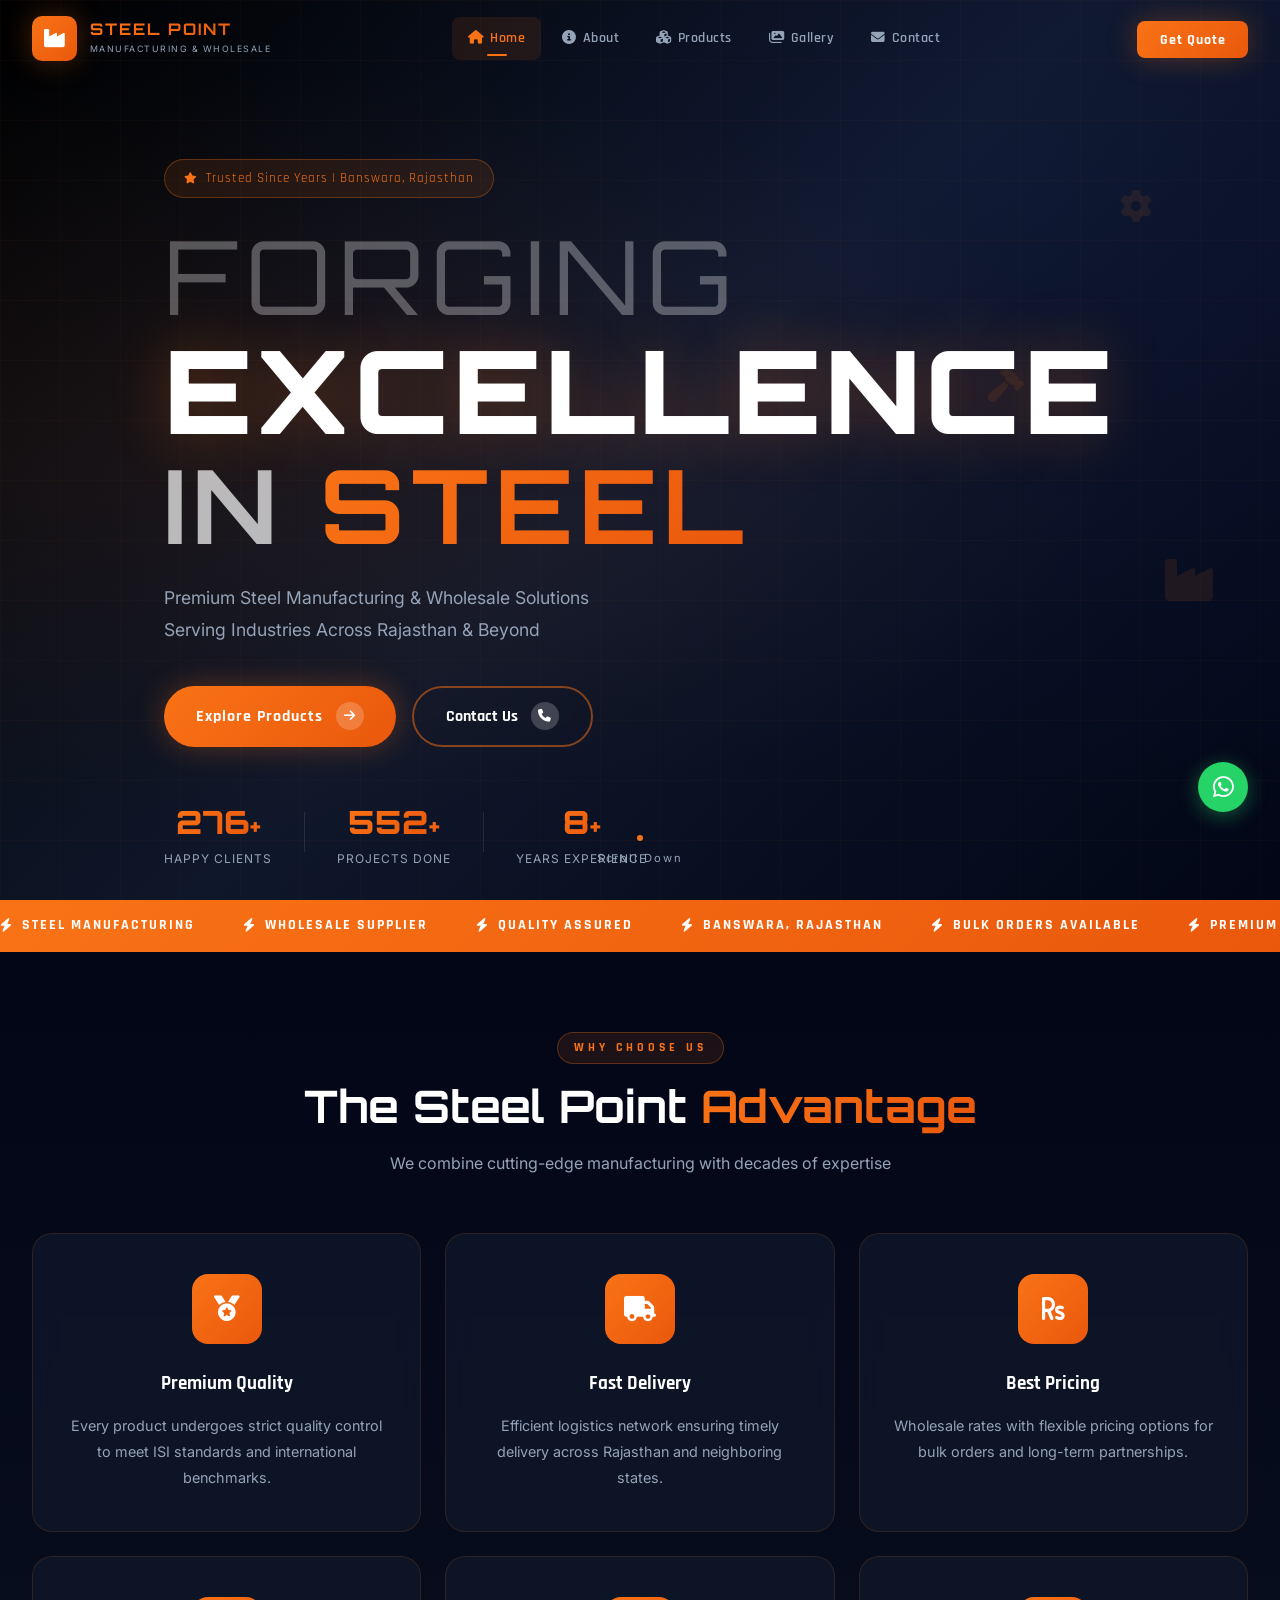
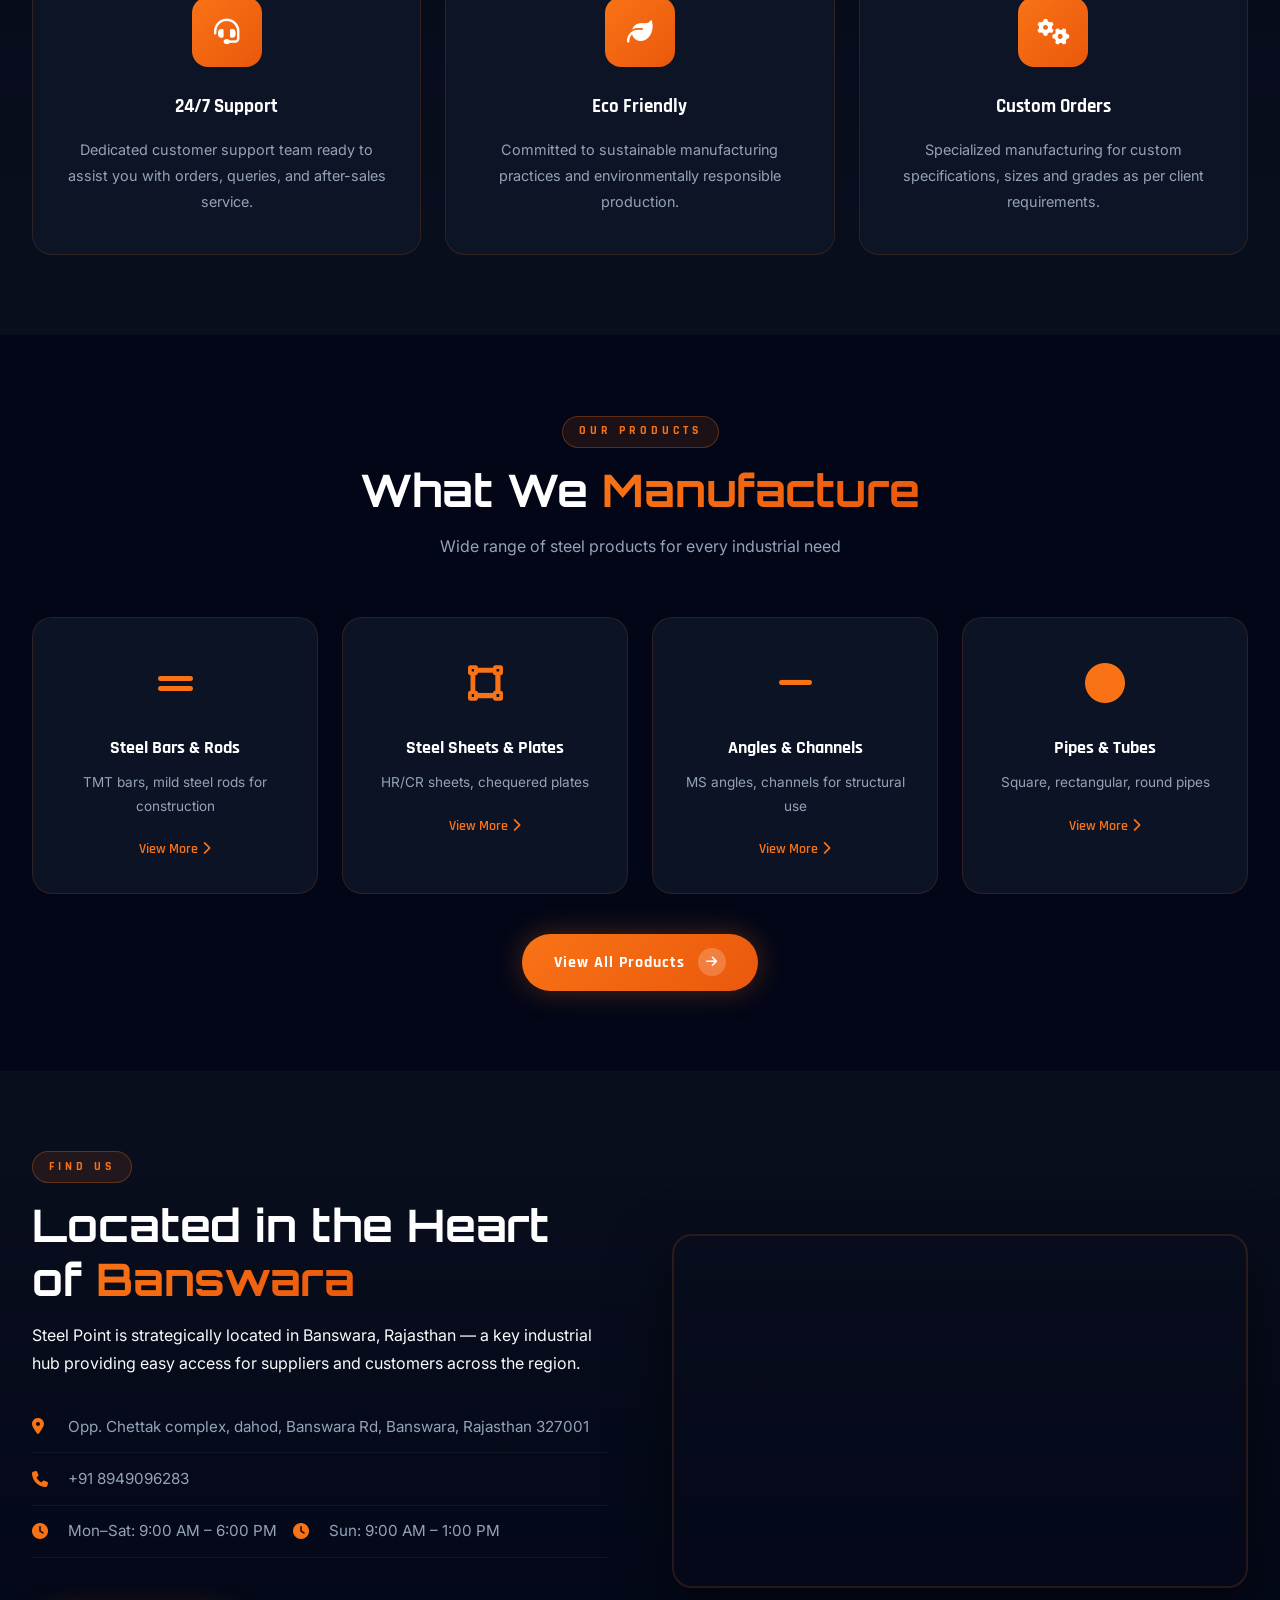
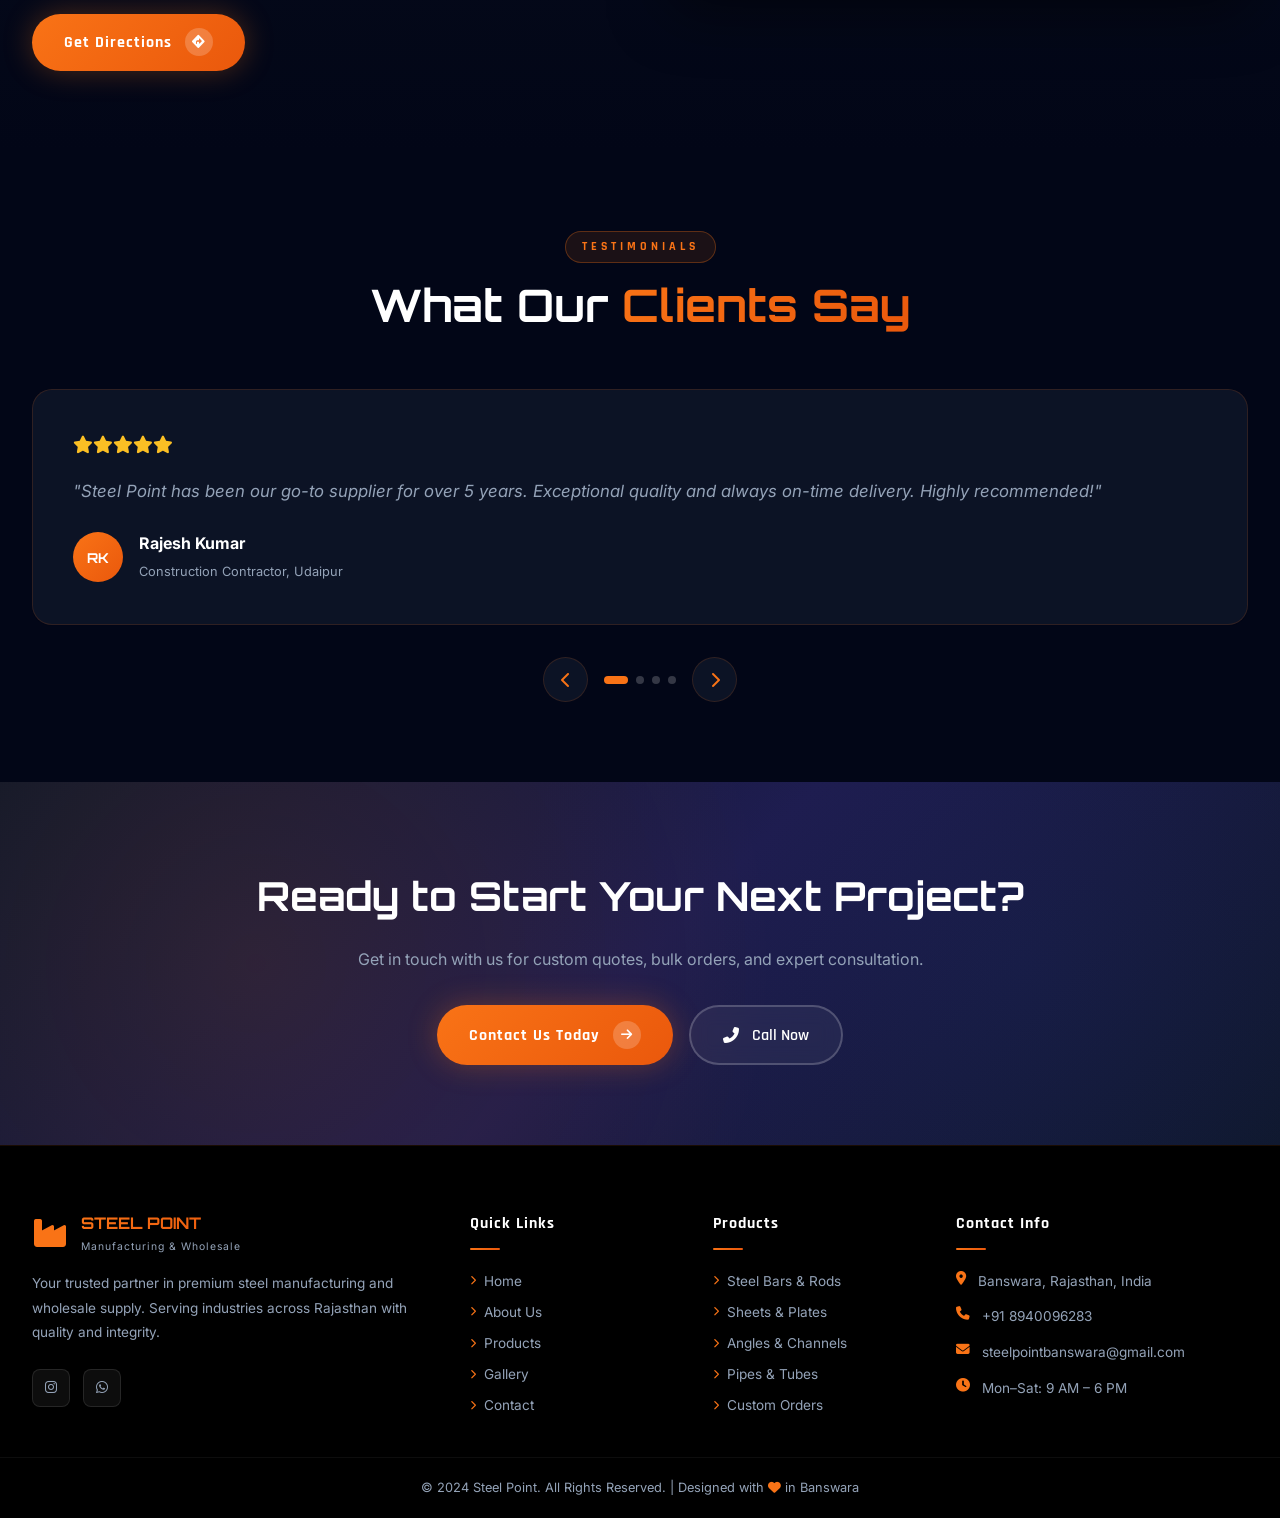
==== index.html @ a0d69bc1 "Add files via upload" ====
<!DOCTYPE html>
<html lang="en">
<head>
    <meta charset="UTF-8">
    <meta name="viewport" content="width=device-width, initial-scale=1.0">
    <title>Steel Point - Manufacturing & Wholesale | Banswara</title>
    <link rel="stylesheet" href="css/style.css">
    <link rel="stylesheet" href="css/animations.css">
    <link rel="preconnect" href="https://fonts.googleapis.com">
    <link href="https://fonts.googleapis.com/css2?family=Orbitron:wght@400;700;900&family=Rajdhani:wght@300;400;500;600;700&family=Inter:wght@300;400;500;600&display=swap" rel="stylesheet">
    <link rel="stylesheet" href="https://cdnjs.cloudflare.com/ajax/libs/font-awesome/6.5.0/css/all.min.css">
</head>
<body>
    <!-- Preloader -->
    <div id="preloader">
        <div class="preloader-content">
            <div class="steel-logo-anim">
                <span class="logo-s">S</span>
                <span class="logo-p">P</span>
            </div>
            <div class="preloader-bar">
                <div class="preloader-fill"></div>
            </div>
            <p class="preloader-text">STEEL POINT</p>
        </div>
    </div>

    <!-- Particle Background -->
    <div id="particles-bg"></div>

    <!-- Navigation -->
    <nav id="navbar">
        <div class="nav-container">
            <div class="nav-logo">
                <div class="logo-icon">
                    <i class="fas fa-industry"></i>
                </div>
                <div class="logo-text">
                    <span class="logo-main">STEEL POINT</span>
                    <span class="logo-sub">Manufacturing & Wholesale</span>
                </div>
            </div>
            <div class="nav-links" id="navLinks">
                <a href="index.html" class="nav-link active">
                    <span class="nav-icon"><i class="fas fa-home"></i></span>
                    <span>Home</span>
                </a>
                <a href="about.html" class="nav-link">
                    <span class="nav-icon"><i class="fas fa-info-circle"></i></span>
                    <span>About</span>
                </a>
                <a href="products.html" class="nav-link">
                    <span class="nav-icon"><i class="fas fa-cubes"></i></span>
                    <span>Products</span>
                </a>
                <a href="gallery.html" class="nav-link">
                    <span class="nav-icon"><i class="fas fa-images"></i></span>
                    <span>Gallery</span>
                </a>
                <a href="contact.html" class="nav-link">
                    <span class="nav-icon"><i class="fas fa-envelope"></i></span>
                    <span>Contact</span>
                </a>
            </div>
            <div class="nav-cta">
                <a href="contact.html" class="btn-nav-cta">Get Quote</a>
            </div>
            <div class="hamburger" id="hamburger">
                <span></span>
                <span></span>
                <span></span>
            </div>
        </div>
    </nav>

    <!-- Hero Section -->
    <section id="hero">
        <div class="hero-bg-overlay"></div>
        <div class="hero-grid"></div>
        <div class="hero-content">
            <div class="hero-badge" data-aos="fade-down">
                <i class="fas fa-star"></i>
                <span>Trusted Since Years | Banswara, Rajasthan</span>
            </div>
            <h1 class="hero-title" data-aos="fade-up">
                <span class="title-line-1">FORGING</span>
                <span class="title-line-2">EXCELLENCE</span>
                <span class="title-line-3">IN <span class="highlight-steel">STEEL</span></span>
            </h1>
            <p class="hero-subtitle" data-aos="fade-up" data-aos-delay="200">
                Premium Steel Manufacturing & Wholesale Solutions<br>
                Serving Industries Across Rajasthan & Beyond
            </p>
            <div class="hero-buttons" data-aos="fade-up" data-aos-delay="400">
                <a href="products.html" class="btn-primary">
                    <span class="btn-text">Explore Products</span>
                    <span class="btn-icon"><i class="fas fa-arrow-right"></i></span>
                    <div class="btn-shine"></div>
                </a>
                <a href="contact.html" class="btn-secondary">
                    <span class="btn-text">Contact Us</span>
                    <span class="btn-icon"><i class="fas fa-phone"></i></span>
                </a>
            </div>
            <div class="hero-stats" data-aos="fade-up" data-aos-delay="600">
                <div class="stat-item">
                    <span class="stat-num" data-count="500">0</span><span class="stat-plus">+</span>
                    <span class="stat-label">Happy Clients</span>
                </div>
                <div class="stat-divider"></div>
                <div class="stat-item">
                    <span class="stat-num" data-count="1000">0</span><span class="stat-plus">+</span>
                    <span class="stat-label">Projects Done</span>
                </div>
                <div class="stat-divider"></div>
                <div class="stat-item">
                    <span class="stat-num" data-count="15">0</span><span class="stat-plus">+</span>
                    <span class="stat-label">Years Experience</span>
                </div>
            </div>
        </div>
        <div class="hero-scroll-indicator">
            <div class="scroll-dot"></div>
            <span>Scroll Down</span>
        </div>
        <div class="hero-floating-elements">
            <div class="float-el el-1"><i class="fas fa-cog fa-spin"></i></div>
            <div class="float-el el-2"><i class="fas fa-industry"></i></div>
            <div class="float-el el-3"><i class="fas fa-hammer"></i></div>
        </div>
    </section>

    <!-- Marquee Section -->
    <div class="marquee-section">
        <div class="marquee-track">
            <span><i class="fas fa-bolt"></i> STEEL MANUFACTURING</span>
            <span><i class="fas fa-bolt"></i> WHOLESALE SUPPLIER</span>
            <span><i class="fas fa-bolt"></i> QUALITY ASSURED</span>
            <span><i class="fas fa-bolt"></i> BANSWARA, RAJASTHAN</span>
            <span><i class="fas fa-bolt"></i> BULK ORDERS AVAILABLE</span>
            <span><i class="fas fa-bolt"></i> PREMIUM GRADE STEEL</span>
            <span><i class="fas fa-bolt"></i> INDUSTRIAL SOLUTIONS</span>
            <span><i class="fas fa-bolt"></i> STEEL MANUFACTURING</span>
            <span><i class="fas fa-bolt"></i> WHOLESALE SUPPLIER</span>
            <span><i class="fas fa-bolt"></i> QUALITY ASSURED</span>
            <span><i class="fas fa-bolt"></i> BANSWARA, RAJASTHAN</span>
            <span><i class="fas fa-bolt"></i> BULK ORDERS AVAILABLE</span>
            <span><i class="fas fa-bolt"></i> PREMIUM GRADE STEEL</span>
            <span><i class="fas fa-bolt"></i> INDUSTRIAL SOLUTIONS</span>
        </div>
    </div>

    <!-- Features Section -->
    <section id="features">
        <div class="section-container">
            <div class="section-header" data-aos="fade-up">
                <span class="section-tag">WHY CHOOSE US</span>
                <h2 class="section-title">The Steel Point <span class="text-gradient">Advantage</span></h2>
                <p class="section-subtitle">We combine cutting-edge manufacturing with decades of expertise</p>
            </div>
            <div class="features-grid">
                <div class="feature-card" data-aos="fade-up" data-aos-delay="100">
                    <div class="feature-icon-wrap">
                        <div class="feature-icon"><i class="fas fa-medal"></i></div>
                        <div class="icon-glow"></div>
                    </div>
                    <h3>Premium Quality</h3>
                    <p>Every product undergoes strict quality control to meet ISI standards and international benchmarks.</p>
                    <div class="card-border-anim"></div>
                </div>
                <div class="feature-card" data-aos="fade-up" data-aos-delay="200">
                    <div class="feature-icon-wrap">
                        <div class="feature-icon"><i class="fas fa-truck"></i></div>
                        <div class="icon-glow"></div>
                    </div>
                    <h3>Fast Delivery</h3>
                    <p>Efficient logistics network ensuring timely delivery across Rajasthan and neighboring states.</p>
                    <div class="card-border-anim"></div>
                </div>
                <div class="feature-card" data-aos="fade-up" data-aos-delay="300">
                    <div class="feature-icon-wrap">
                        <div class="feature-icon"><i class="fas fa-rupee-sign"></i></div>
                        <div class="icon-glow"></div>
                    </div>
                    <h3>Best Pricing</h3>
                    <p>Wholesale rates with flexible pricing options for bulk orders and long-term partnerships.</p>
                    <div class="card-border-anim"></div>
                </div>
                <div class="feature-card" data-aos="fade-up" data-aos-delay="400">
                    <div class="feature-icon-wrap">
                        <div class="feature-icon"><i class="fas fa-headset"></i></div>
                        <div class="icon-glow"></div>
                    </div>
                    <h3>24/7 Support</h3>
                    <p>Dedicated customer support team ready to assist you with orders, queries, and after-sales service.</p>
                    <div class="card-border-anim"></div>
                </div>
                <div class="feature-card" data-aos="fade-up" data-aos-delay="500">
                    <div class="feature-icon-wrap">
                        <div class="feature-icon"><i class="fas fa-leaf"></i></div>
                        <div class="icon-glow"></div>
                    </div>
                    <h3>Eco Friendly</h3>
                    <p>Committed to sustainable manufacturing practices and environmentally responsible production.</p>
                    <div class="card-border-anim"></div>
                </div>
                <div class="feature-card" data-aos="fade-up" data-aos-delay="600">
                    <div class="feature-icon-wrap">
                        <div class="feature-icon"><i class="fas fa-cogs"></i></div>
                        <div class="icon-glow"></div>
                    </div>
                    <h3>Custom Orders</h3>
                    <p>Specialized manufacturing for custom specifications, sizes and grades as per client requirements.</p>
                    <div class="card-border-anim"></div>
                </div>
            </div>
        </div>
    </section>

    <!-- Products Preview -->
    <section id="products-preview">
        <div class="section-container">
            <div class="section-header" data-aos="fade-up">
                <span class="section-tag">OUR PRODUCTS</span>
                <h2 class="section-title">What We <span class="text-gradient">Manufacture</span></h2>
                <p class="section-subtitle">Wide range of steel products for every industrial need</p>
            </div>
            <div class="products-preview-grid">
                <div class="product-preview-card" data-aos="zoom-in" data-aos-delay="100">
                    <div class="product-icon"><i class="fas fa-grip-lines"></i></div>
                    <h3>Steel Bars & Rods</h3>
                    <p>TMT bars, mild steel rods for construction</p>
                    <a href="products.html" class="product-link">View More <i class="fas fa-chevron-right"></i></a>
                </div>
                <div class="product-preview-card" data-aos="zoom-in" data-aos-delay="200">
                    <div class="product-icon"><i class="fas fa-vector-square"></i></div>
                    <h3>Steel Sheets & Plates</h3>
                    <p>HR/CR sheets, chequered plates</p>
                    <a href="products.html" class="product-link">View More <i class="fas fa-chevron-right"></i></a>
                </div>
                <div class="product-preview-card" data-aos="zoom-in" data-aos-delay="300">
                    <div class="product-icon"><i class="fas fa-minus"></i></div>
                    <h3>Angles & Channels</h3>
                    <p>MS angles, channels for structural use</p>
                    <a href="products.html" class="product-link">View More <i class="fas fa-chevron-right"></i></a>
                </div>
                <div class="product-preview-card" data-aos="zoom-in" data-aos-delay="400">
                    <div class="product-icon"><i class="fas fa-circle"></i></div>
                    <h3>Pipes & Tubes</h3>
                    <p>Square, rectangular, round pipes</p>
                    <a href="products.html" class="product-link">View More <i class="fas fa-chevron-right"></i></a>
                </div>
            </div>
            <div class="view-all-wrap" data-aos="fade-up">
                <a href="products.html" class="btn-primary">
                    <span class="btn-text">View All Products</span>
                    <span class="btn-icon"><i class="fas fa-arrow-right"></i></span>
                    <div class="btn-shine"></div>
                </a>
            </div>
        </div>
    </section>

    <!-- Location Section -->
    <section id="location-preview">
        <div class="section-container">
            <div class="location-content">
                <div class="location-text" data-aos="fade-right">
                    <span class="section-tag">FIND US</span>
                    <h2 class="section-title">Located in the Heart of <span class="text-gradient">Banswara</span></h2>
                    <p>Steel Point is strategically located in Banswara, Rajasthan — a key industrial hub providing easy access for suppliers and customers across the region.</p>
                    <div class="location-details">
                        <div class="loc-item">
                            <i class="fas fa-map-marker-alt"></i>
                            <span>Opp. Chettak complex, dahod, Banswara Rd, Banswara, Rajasthan 327001</span>
                        </div>
                        <div class="loc-item">
                            <i class="fas fa-phone"></i>
                            <span>+91 8949096283</span>
                        </div>
                        <div class="loc-item">
                            <i class="fas fa-clock"></i>
                            <span>Mon–Sat: 9:00 AM – 6:00 PM</span>
                            <i class="fas fa-clock"></i>
                            <span>Sun: 9:00 AM – 1:00 PM</span>
                        </div>

                    </div>
                    <a href="https://www.google.com/maps/place/Steel+point,/@23.5422988,74.4347891,17z/data=!3m1!4b1!4m14!1m7!3m6!1s0x3966c5625c5f0d7b:0xd11d4ba3e30ea627!2sSteel+point,!8m2!3d23.5422939!4d74.437364!16s%2Fg%2F11c54_blxh!3m5!1s0x3966c5625c5f0d7b:0xd11d4ba3e30ea627!8m2!3d23.5422939!4d74.437364!16s%2Fg%2F11c54_blxh?authuser=0&entry=ttu&g_ep=EgoyMDI2MDQxNC4wIKXMDSoASAFQAw%3D%3D" class="btn-primary" style="margin-top:2rem;">
                        <span class="btn-text">Get Directions</span>
                        <span class="btn-icon"><i class="fas fa-directions"></i></span>
                        <div class="btn-shine"></div>
                    </a>
                </div>
                <div class="location-map" data-aos="fade-left">
                    <div class="map-container">
                        <iframe
                            src="https://www.google.com/maps?q=Steel+point,+Banswara,+Rajasthan&output=embed"
                            width="100%" height="350" style="border:0;" allowfullscreen="" loading="lazy"
                            referrerpolicy="no-referrer-when-downgrade">
                        </iframe>
                    </div>
                </div>
            </div>
        </div>
    </section>

    <!-- Testimonials -->
    <section id="testimonials">
        <div class="section-container">
            <div class="section-header" data-aos="fade-up">
                <span class="section-tag">TESTIMONIALS</span>
                <h2 class="section-title">What Our <span class="text-gradient">Clients Say</span></h2>
            </div>
            <div class="testimonials-slider" data-aos="fade-up">
                <div class="testimonial-track" id="testTrack">
                    <div class="testimonial-card">
                        <div class="stars"><i class="fas fa-star"></i><i class="fas fa-star"></i><i class="fas fa-star"></i><i class="fas fa-star"></i><i class="fas fa-star"></i></div>
                        <p>"Steel Point has been our go-to supplier for over 5 years. Exceptional quality and always on-time delivery. Highly recommended!"</p>
                        <div class="client-info">
                            <div class="client-avatar">RK</div>
                            <div>
                                <strong>Rajesh Kumar</strong>
                                <span>Construction Contractor, Udaipur</span>
                            </div>
                        </div>
                    </div>
                    <div class="testimonial-card">
                        <div class="stars"><i class="fas fa-star"></i><i class="fas fa-star"></i><i class="fas fa-star"></i><i class="fas fa-star"></i><i class="fas fa-star"></i></div>
                        <p>"Best wholesale steel supplier in the region. Their bulk pricing is unbeatable and the product quality is consistently excellent."</p>
                        <div class="client-info">
                            <div class="client-avatar">MS</div>
                            <div>
                                <strong>Mahesh Sharma</strong>
                                <span>Factory Owner, Dungarpur</span>
                            </div>
                        </div>
                    </div>
                    <div class="testimonial-card">
                        <div class="stars"><i class="fas fa-star"></i><i class="fas fa-star"></i><i class="fas fa-star"></i><i class="fas fa-star"></i><i class="fas fa-star-half-alt"></i></div>
                        <p>"Professional team, transparent pricing, and top-grade materials. Steel Point has helped us complete projects faster and within budget."</p>
                        <div class="client-info">
                            <div class="client-avatar">PV</div>
                            <div>
                                <strong>Priya Verma</strong>
                                <span>Civil Engineer, Banswara</span>
                            </div>
                        </div>
                    </div>
                    <div class="testimonial-card">
                        <div class="stars"><i class="fas fa-star"></i><i class="fas fa-star"></i><i class="fas fa-star"></i><i class="fas fa-star"></i><i class="fas fa-star"></i></div>
                        <p>"We've been sourcing all our steel requirements from Steel Point. Their customer service and product range is truly outstanding."</p>
                        <div class="client-info">
                            <div class="client-avatar">AT</div>
                            <div>
                                <strong>Amit Tiwari</strong>
                                <span>Builder, Ratlam</span>
                            </div>
                        </div>
                    </div>
                </div>
                <div class="slider-controls">
                    <button class="slider-btn prev-btn" id="prevTest"><i class="fas fa-chevron-left"></i></button>
                    <div class="slider-dots" id="testDots"></div>
                    <button class="slider-btn next-btn" id="nextTest"><i class="fas fa-chevron-right"></i></button>
                </div>
            </div>
        </div>
    </section>

    <!-- CTA Section -->
    <section id="cta-section">
        <div class="cta-bg-pattern"></div>
        <div class="section-container">
            <div class="cta-content" data-aos="zoom-in">
                <h2>Ready to Start Your Next Project?</h2>
                <p>Get in touch with us for custom quotes, bulk orders, and expert consultation.</p>
                <div class="cta-buttons">
                    <a href="contact.html" class="btn-primary">
                        <span class="btn-text">Contact Us Today</span>
                        <span class="btn-icon"><i class="fas fa-arrow-right"></i></span>
                        <div class="btn-shine"></div>
                    </a>
                    <a href="tel:+918940096283" class="btn-ghost">
                        <i class="fas fa-phone-alt"></i>
                        <span>Call Now</span>
                    </a>
                </div>
            </div>
        </div>
    </section>

    <!-- Footer -->
    <footer id="footer">
        <div class="footer-top">
            <div class="footer-container">
                <div class="footer-brand">
                    <div class="footer-logo">
                        <i class="fas fa-industry"></i>
                        <div>
                            <span class="footer-logo-name">STEEL POINT</span>
                            <span class="footer-logo-sub">Manufacturing & Wholesale</span>
                        </div>
                    </div>
                    <p class="footer-desc">Your trusted partner in premium steel manufacturing and wholesale supply. Serving industries across Rajasthan with quality and integrity.</p>
                    <div class="footer-socials">
                        <!-- <a href="#" class="social-btn"><i class="fab fa-facebook-f"></i></a> -->
                        <a href="https://www.instagram.com/steel_point.banswara?igsh=MWlycHJwcHlqMzdpeQ==" class="social-btn"><i class="fab fa-instagram"></i></a>
                        <a href="https://wa.me/919828180990" class="social-btn"><i class="fab fa-whatsapp"></i></a>
                        <!-- <a href="#" class="social-btn"><i class="fab fa-youtube"></i></a> -->
                    </div>
                </div>
                <div class="footer-links-col">
                    <h4>Quick Links</h4>
                    <ul>
                        <li><a href="index.html"><i class="fas fa-chevron-right"></i> Home</a></li>
                        <li><a href="about.html"><i class="fas fa-chevron-right"></i> About Us</a></li>
                        <li><a href="products.html"><i class="fas fa-chevron-right"></i> Products</a></li>
                        <li><a href="gallery.html"><i class="fas fa-chevron-right"></i> Gallery</a></li>
                        <li><a href="contact.html"><i class="fas fa-chevron-right"></i> Contact</a></li>
                    </ul>
                </div>
                <div class="footer-links-col">
                    <h4>Products</h4>
                    <ul>
                        <li><a href="products.html"><i class="fas fa-chevron-right"></i> Steel Bars & Rods</a></li>
                        <li><a href="products.html"><i class="fas fa-chevron-right"></i> Sheets & Plates</a></li>
                        <li><a href="products.html"><i class="fas fa-chevron-right"></i> Angles & Channels</a></li>
                        <li><a href="products.html"><i class="fas fa-chevron-right"></i> Pipes & Tubes</a></li>
                        <li><a href="products.html"><i class="fas fa-chevron-right"></i> Custom Orders</a></li>
                    </ul>
                </div>
                <div class="footer-contact-col">
                    <h4>Contact Info</h4>
                    <div class="footer-contact-item">
                        <i class="fas fa-map-marker-alt"></i>
                        <span>Banswara, Rajasthan, India</span>
                    </div>
                    <div class="footer-contact-item">
                        <i class="fas fa-phone"></i>
                        <span>+91 8940096283</span>
                    </div>
                    <div class="footer-contact-item">
                        <i class="fas fa-envelope"></i>
                        <span>steelpointbanswara@gmail.com</span>
                    </div>
                    <div class="footer-contact-item">
                        <i class="fas fa-clock"></i>
                        <span>Mon–Sat: 9 AM – 6 PM</span>
                    </div>
                </div>
            </div>
        </div>
        <div class="footer-bottom">
            <p>© 2024 Steel Point. All Rights Reserved. | Designed with <i class="fas fa-heart" style="color:#f97316"></i> in Banswara</p>
        </div>
    </footer>

    <!-- Back to Top -->
    <button id="backToTop" class="back-to-top">
        <i class="fas fa-chevron-up"></i>
    </button>

    <!-- WhatsApp Float -->
    <a href="https://wa.me/919828180990" class="whatsapp-float" target="_blank">
        <i class="fab fa-whatsapp"></i>
        <span class="whatsapp-tooltip">Chat on WhatsApp</span>
    </a>

    <script src="js/main.js"></script>
    <script src="js/animations.js"></script>
</body>
</html>
---- css/style.css ----
/* =========================================
   STEEL POINT - MAIN STYLESHEET
   ========================================= */

:root {
  --primary: #f97316;
  --primary-dark: #ea580c;
  --primary-light: #fed7aa;
  --secondary: #0f172a;
  --dark: #020617;
  --darker: #000000;
  --light: #f8fafc;
  --gray: #94a3b8;
  --gray-light: #e2e8f0;
  --steel-blue: #1e40af;
  --steel-silver: #94a3b8;
  --gradient: linear-gradient(135deg, #f97316, #ea580c);
  --gradient-dark: linear-gradient(135deg, #0f172a, #020617);
  --gradient-glow: linear-gradient(135deg, #f97316 0%, #fb923c 50%, #f97316 100%);
  --card-bg: rgba(15, 23, 42, 0.8);
  --card-border: rgba(249, 115, 22, 0.15);
  --glass: rgba(255, 255, 255, 0.05);
  --glass-border: rgba(255, 255, 255, 0.1);
  --shadow: 0 20px 60px rgba(0, 0, 0, 0.5);
  --shadow-orange: 0 0 30px rgba(249, 115, 22, 0.3);
  --font-heading: 'Orbitron', sans-serif;
  --font-body: 'Rajdhani', sans-serif;
  --font-text: 'Inter', sans-serif;
  --transition: all 0.3s cubic-bezier(0.4, 0, 0.2, 1);
  --border-radius: 12px;
  --border-radius-lg: 20px;
}

/* RESET */
*, *::before, *::after { box-sizing: border-box; margin: 0; padding: 0; }
html { scroll-behavior: smooth; font-size: 16px; }
body {
  font-family: var(--font-text);
  background-color: var(--dark);
  color: var(--light);
  overflow-x: hidden;
  line-height: 1.7;
}
a { text-decoration: none; color: inherit; }
ul { list-style: none; }
img { max-width: 100%; display: block; }
button { cursor: pointer; border: none; background: none; font-family: inherit; }
input, select, textarea { font-family: inherit; }

/* =========================================
   SCROLLBAR
   ========================================= */
::-webkit-scrollbar { width: 6px; }
::-webkit-scrollbar-track { background: var(--dark); }
::-webkit-scrollbar-thumb { background: var(--primary); border-radius: 3px; }

/* =========================================
   PRELOADER
   ========================================= */
#preloader {
  position: fixed; inset: 0;
  background: var(--darker);
  display: flex; align-items: center; justify-content: center;
  z-index: 9999;
  transition: opacity 0.6s ease, visibility 0.6s ease;
}
#preloader.fade-out { opacity: 0; visibility: hidden; }
.preloader-content { text-align: center; }
.steel-logo-anim {
  display: flex; gap: 4px; justify-content: center;
  margin-bottom: 20px;
}
.logo-s, .logo-p {
  font-family: var(--font-heading);
  font-size: 4rem; font-weight: 900;
  background: var(--gradient);
  -webkit-background-clip: text; -webkit-text-fill-color: transparent;
  animation: logoPopIn 0.6s ease forwards;
}
.logo-p { animation-delay: 0.3s; opacity: 0; }
@keyframes logoPopIn {
  from { opacity: 0; transform: scale(0) rotate(-180deg); }
  to { opacity: 1; transform: scale(1) rotate(0); }
}
.preloader-bar {
  width: 200px; height: 4px;
  background: rgba(255,255,255,0.1);
  border-radius: 2px; margin: 10px auto;
  overflow: hidden;
}
.preloader-fill {
  height: 100%; width: 0;
  background: var(--gradient);
  border-radius: 2px;
  animation: fillBar 1.5s ease forwards 0.5s;
}
@keyframes fillBar { to { width: 100%; } }
.preloader-text {
  font-family: var(--font-heading);
  font-size: 0.8rem; letter-spacing: 6px;
  color: var(--primary);
  margin-top: 10px;
  animation: fadeIn 1s ease 0.5s forwards; opacity: 0;
}
@keyframes fadeIn { to { opacity: 1; } }

/* =========================================
   PARTICLES BG
   ========================================= */
#particles-bg {
  position: fixed; inset: 0;
  pointer-events: none; z-index: 0;
  overflow: hidden;
}

/* =========================================
   NAVBAR
   ========================================= */
#navbar {
  position: fixed; top: 0; left: 0; right: 0;
  z-index: 1000;
  padding: 1rem 0;
  transition: var(--transition);
  background: transparent;
}
#navbar.scrolled {
  background: rgba(2, 6, 23, 0.95);
  backdrop-filter: blur(20px);
  -webkit-backdrop-filter: blur(20px);
  border-bottom: 1px solid var(--card-border);
  padding: 0.7rem 0;
  box-shadow: 0 4px 30px rgba(0,0,0,0.5);
}
.nav-container {
  max-width: 1400px; margin: 0 auto;
  padding: 0 2rem;
  display: flex; align-items: center; justify-content: space-between;
  gap: 2rem;
}
.nav-logo { display: flex; align-items: center; gap: 0.8rem; }
.logo-icon {
  width: 45px; height: 45px;
  background: var(--gradient);
  border-radius: 10px;
  display: flex; align-items: center; justify-content: center;
  font-size: 1.3rem; color: white;
  box-shadow: var(--shadow-orange);
  flex-shrink: 0;
}
.logo-main {
  display: block;
  font-family: var(--font-heading);
  font-size: 1rem; font-weight: 700;
  letter-spacing: 2px;
  background: var(--gradient);
  -webkit-background-clip: text; -webkit-text-fill-color: transparent;
  line-height: 1.2;
}
.logo-sub {
  display: block;
  font-size: 0.55rem; letter-spacing: 1.5px;
  color: var(--gray); text-transform: uppercase;
  margin-top: 2px;
}
.nav-links { display: flex; align-items: center; gap: 0.3rem; }
.nav-link {
  display: flex; align-items: center; gap: 0.4rem;
  padding: 0.6rem 1rem;
  border-radius: 8px;
  font-family: var(--font-body);
  font-size: 0.9rem; font-weight: 600;
  letter-spacing: 0.5px;
  color: var(--gray);
  transition: var(--transition);
  position: relative;
}
.nav-link:hover, .nav-link.active {
  color: var(--primary);
  background: rgba(249, 115, 22, 0.1);
}
.nav-link.active::after {
  content: '';
  position: absolute; bottom: 4px; left: 50%; transform: translateX(-50%);
  width: 20px; height: 2px;
  background: var(--primary); border-radius: 1px;
}
.nav-icon { font-size: 0.85rem; }
.btn-nav-cta {
  padding: 0.6rem 1.4rem;
  background: var(--gradient);
  color: white;
  border-radius: 8px;
  font-family: var(--font-body);
  font-weight: 700; font-size: 0.9rem;
  letter-spacing: 1px;
  transition: var(--transition);
  box-shadow: var(--shadow-orange);
  white-space: nowrap;
}
.btn-nav-cta:hover {
  transform: translateY(-2px);
  box-shadow: 0 8px 25px rgba(249, 115, 22, 0.5);
}
.hamburger {
  display: none; flex-direction: column; gap: 5px;
  cursor: pointer; padding: 5px;
}
.hamburger span {
  display: block; width: 25px; height: 2px;
  background: var(--primary);
  border-radius: 1px;
  transition: var(--transition);
}
.hamburger.active span:nth-child(1) { transform: rotate(45deg) translate(5px, 5px); }
.hamburger.active span:nth-child(2) { opacity: 0; transform: translateX(-10px); }
.hamburger.active span:nth-child(3) { transform: rotate(-45deg) translate(5px, -5px); }

/* =========================================
   BUTTONS
   ========================================= */
.btn-primary {
  display: inline-flex; align-items: center; gap: 0.8rem;
  padding: 0.9rem 2rem;
  background: var(--gradient);
  color: white;
  border-radius: 50px;
  font-family: var(--font-body);
  font-weight: 700; font-size: 1rem;
  letter-spacing: 1px;
  transition: var(--transition);
  box-shadow: var(--shadow-orange);
  position: relative; overflow: hidden;
  border: none; cursor: pointer;
}
.btn-primary:hover {
  transform: translateY(-3px);
  box-shadow: 0 15px 40px rgba(249, 115, 22, 0.5);
}
.btn-primary:active { transform: translateY(-1px); }
.btn-text { position: relative; z-index: 1; }
.btn-icon {
  width: 28px; height: 28px;
  background: rgba(255,255,255,0.2);
  border-radius: 50%;
  display: flex; align-items: center; justify-content: center;
  font-size: 0.8rem;
  position: relative; z-index: 1;
  transition: var(--transition);
}
.btn-primary:hover .btn-icon { transform: translateX(4px); }
.btn-shine {
  position: absolute; top: 0; left: -100%;
  width: 60%; height: 100%;
  background: linear-gradient(90deg, transparent, rgba(255,255,255,0.2), transparent);
  transform: skewX(-20deg);
  transition: 0.6s;
}
.btn-primary:hover .btn-shine { left: 150%; }

.btn-secondary {
  display: inline-flex; align-items: center; gap: 0.8rem;
  padding: 0.9rem 2rem;
  background: transparent;
  color: white;
  border: 2px solid rgba(249, 115, 22, 0.5);
  border-radius: 50px;
  font-family: var(--font-body);
  font-weight: 700; font-size: 1rem;
  transition: var(--transition);
  backdrop-filter: blur(10px);
}
.btn-secondary:hover {
  background: rgba(249, 115, 22, 0.1);
  border-color: var(--primary);
  transform: translateY(-3px);
}

.btn-ghost {
  display: inline-flex; align-items: center; gap: 0.8rem;
  padding: 0.9rem 2rem;
  background: rgba(255,255,255,0.05);
  color: white;
  border: 2px solid rgba(255,255,255,0.2);
  border-radius: 50px;
  font-family: var(--font-body);
  font-weight: 600; font-size: 1rem;
  transition: var(--transition);
  backdrop-filter: blur(10px);
}
.btn-ghost:hover {
  background: rgba(255,255,255,0.1);
  border-color: rgba(255,255,255,0.4);
  transform: translateY(-2px);
}

/* =========================================
   HERO SECTION
   ========================================= */
#hero {
  min-height: 100vh;
  display: flex; align-items: center;
  position: relative; overflow: hidden;
  background: linear-gradient(135deg, #000000 0%, #0f172a 50%, #020617 100%);
}
.hero-bg-overlay {
  position: absolute; inset: 0;
  background:
    radial-gradient(ellipse at 20% 50%, rgba(249, 115, 22, 0.08) 0%, transparent 60%),
    radial-gradient(ellipse at 80% 20%, rgba(30, 64, 175, 0.08) 0%, transparent 60%);
}
.hero-grid {
  position: absolute; inset: 0;
  background-image:
    linear-gradient(rgba(249, 115, 22, 0.03) 1px, transparent 1px),
    linear-gradient(90deg, rgba(249, 115, 22, 0.03) 1px, transparent 1px);
  background-size: 60px 60px;
  animation: gridMove 20s linear infinite;
}
@keyframes gridMove {
  to { background-position: 60px 60px; }
}
.hero-content {
  position: relative; z-index: 2;
  max-width: 1400px; margin: 0 auto;
  padding: 0 2rem;
  padding-top: 8rem;
}
.hero-badge {
  display: inline-flex; align-items: center; gap: 0.5rem;
  padding: 0.5rem 1.2rem;
  background: rgba(249, 115, 22, 0.1);
  border: 1px solid rgba(249, 115, 22, 0.3);
  border-radius: 50px;
  font-size: 0.8rem; letter-spacing: 1px;
  color: var(--primary);
  margin-bottom: 1.5rem;
  font-family: var(--font-body);
}
.hero-badge i { font-size: 0.7rem; animation: blink 2s infinite; }
@keyframes blink {
  0%, 100% { opacity: 1; }
  50% { opacity: 0.3; }
}
.hero-title {
  font-family: var(--font-heading);
  line-height: 1.05;
  margin-bottom: 1.5rem;
}
.title-line-1 {
  display: block;
  font-size: clamp(3rem, 8vw, 7rem);
  font-weight: 400;
  color: rgba(255,255,255,0.3);
  letter-spacing: 8px;
}
.title-line-2 {
  display: block;
  font-size: clamp(3.5rem, 9vw, 8rem);
  font-weight: 900;
  color: white;
  letter-spacing: 4px;
  text-shadow: 0 0 60px rgba(249, 115, 22, 0.3);
}
.title-line-3 {
  display: block;
  font-size: clamp(3rem, 8vw, 7rem);
  font-weight: 700;
  color: rgba(255,255,255,0.7);
  letter-spacing: 6px;
}
.highlight-steel {
  background: var(--gradient);
  -webkit-background-clip: text; -webkit-text-fill-color: transparent;
  position: relative;
}
.hero-subtitle {
  font-size: 1.1rem; color: var(--gray);
  margin-bottom: 2.5rem;
  max-width: 600px;
  line-height: 1.8;
}
.hero-buttons { display: flex; gap: 1rem; flex-wrap: wrap; margin-bottom: 3rem; }
.hero-stats {
  display: flex; align-items: center; gap: 2rem;
  flex-wrap: wrap;
}
.stat-item { text-align: center; }
.stat-num {
  font-family: var(--font-heading);
  font-size: 2rem; font-weight: 900;
  background: var(--gradient);
  -webkit-background-clip: text; -webkit-text-fill-color: transparent;
}
.stat-plus {
  font-family: var(--font-heading);
  font-size: 1.5rem; font-weight: 700;
  background: var(--gradient);
  -webkit-background-clip: text; -webkit-text-fill-color: transparent;
}
.stat-label {
  display: block; font-size: 0.75rem;
  color: var(--gray); letter-spacing: 1px;
  text-transform: uppercase;
}
.stat-divider {
  width: 1px; height: 40px;
  background: rgba(255,255,255,0.1);
}
.hero-scroll-indicator {
  position: absolute; bottom: 2rem; left: 50%;
  transform: translateX(-50%);
  display: flex; flex-direction: column; align-items: center; gap: 0.5rem;
  font-size: 0.7rem; letter-spacing: 2px; color: var(--gray);
  z-index: 2;
  animation: float 3s ease-in-out infinite;
}
.scroll-dot {
  width: 6px; height: 6px;
  background: var(--primary); border-radius: 50%;
  animation: scrollBounce 1.5s ease-in-out infinite;
}
@keyframes scrollBounce {
  0%, 100% { transform: translateY(0); }
  50% { transform: translateY(8px); }
}
@keyframes float {
  0%, 100% { transform: translateX(-50%) translateY(0); }
  50% { transform: translateX(-50%) translateY(-8px); }
}
.hero-floating-elements {
  position: absolute; inset: 0; pointer-events: none; z-index: 1;
}
.float-el {
  position: absolute; font-size: 2rem;
  color: rgba(249, 115, 22, 0.1);
  animation: floatAround 8s ease-in-out infinite;
}
.el-1 { top: 20%; right: 10%; animation-delay: 0s; }
.el-2 { top: 60%; right: 5%; animation-delay: 2s; font-size: 3rem; }
.el-3 { top: 40%; right: 20%; animation-delay: 4s; }
@keyframes floatAround {
  0%, 100% { transform: translateY(0) rotate(0deg); opacity: 0.1; }
  50% { transform: translateY(-20px) rotate(10deg); opacity: 0.3; }
}

/* =========================================
   MARQUEE
   ========================================= */
.marquee-section {
  background: var(--gradient);
  padding: 0.9rem 0;
  overflow: hidden;
  position: relative; z-index: 2;
}
.marquee-track {
  display: flex; gap: 3rem;
  animation: marquee 25s linear infinite;
  white-space: nowrap;
}
.marquee-track span {
  font-family: var(--font-body);
  font-size: 0.85rem; font-weight: 700;
  letter-spacing: 2px; color: white;
  display: flex; align-items: center; gap: 0.5rem;
  flex-shrink: 0;
}
@keyframes marquee {
  from { transform: translateX(0); }
  to { transform: translateX(-50%); }
}

/* =========================================
   SECTION COMMONS
   ========================================= */
.section-container {
  max-width: 1400px; margin: 0 auto;
  padding: 5rem 2rem;
}
.section-header { text-align: center; margin-bottom: 3.5rem; }
.section-tag {
  display: inline-block;
  font-family: var(--font-body);
  font-size: 0.75rem; font-weight: 700;
  letter-spacing: 4px; text-transform: uppercase;
  color: var(--primary);
  background: rgba(249, 115, 22, 0.1);
  border: 1px solid rgba(249, 115, 22, 0.3);
  padding: 0.3rem 1rem;
  border-radius: 50px;
  margin-bottom: 1rem;
}
.section-title {
  font-family: var(--font-heading);
  font-size: clamp(1.8rem, 4vw, 2.8rem);
  font-weight: 700; color: white;
  line-height: 1.2;
  margin-bottom: 1rem;
}
.section-subtitle {
  color: var(--gray); font-size: 1rem;
  max-width: 600px; margin: 0 auto;
}
.text-gradient {
  background: var(--gradient);
  -webkit-background-clip: text; -webkit-text-fill-color: transparent;
}

/* =========================================
   FEATURES SECTION
   ========================================= */
#features {
  background: linear-gradient(180deg, var(--dark) 0%, #0a0f1e 100%);
  position: relative; z-index: 1;
}
.features-grid {
  display: grid;
  grid-template-columns: repeat(auto-fit, minmax(300px, 1fr));
  gap: 1.5rem;
}
.feature-card {
  background: var(--card-bg);
  border: 1px solid var(--card-border);
  border-radius: var(--border-radius-lg);
  padding: 2.5rem 2rem;
  text-align: center;
  position: relative; overflow: hidden;
  transition: var(--transition);
  backdrop-filter: blur(10px);
}
.feature-card:hover {
  transform: translateY(-8px);
  border-color: rgba(249, 115, 22, 0.4);
  box-shadow: 0 20px 50px rgba(0,0,0,0.4), var(--shadow-orange);
}
.feature-icon-wrap {
  position: relative; width: 70px; height: 70px;
  margin: 0 auto 1.5rem;
}
.feature-icon {
  width: 70px; height: 70px;
  background: var(--gradient);
  border-radius: 16px;
  display: flex; align-items: center; justify-content: center;
  font-size: 1.6rem; color: white;
  position: relative; z-index: 1;
  transition: var(--transition);
}
.feature-card:hover .feature-icon { transform: scale(1.1) rotate(-5deg); }
.icon-glow {
  position: absolute; inset: -5px;
  background: var(--gradient);
  border-radius: 20px;
  opacity: 0; filter: blur(15px);
  transition: var(--transition);
  z-index: 0;
}
.feature-card:hover .icon-glow { opacity: 0.4; }
.feature-card h3 {
  font-family: var(--font-body);
  font-size: 1.2rem; font-weight: 700;
  color: white; margin-bottom: 0.8rem;
}
.feature-card p { font-size: 0.9rem; color: var(--gray); line-height: 1.8; }
.card-border-anim {
  position: absolute; inset: 0;
  border-radius: var(--border-radius-lg);
  opacity: 0; transition: var(--transition);
  background: linear-gradient(135deg, rgba(249,115,22,0.1), transparent);
}
.feature-card:hover .card-border-anim { opacity: 1; }

/* =========================================
   PRODUCTS PREVIEW
   ========================================= */
#products-preview {
  background: var(--dark); position: relative; z-index: 1;
}
.products-preview-grid {
  display: grid;
  grid-template-columns: repeat(auto-fit, minmax(250px, 1fr));
  gap: 1.5rem; margin-bottom: 2.5rem;
}
.product-preview-card {
  background: var(--card-bg);
  border: 1px solid var(--card-border);
  border-radius: var(--border-radius-lg);
  padding: 2rem;
  text-align: center;
  transition: var(--transition);
  backdrop-filter: blur(10px);
  cursor: pointer;
}
.product-preview-card:hover {
  transform: translateY(-6px);
  border-color: var(--primary);
  box-shadow: var(--shadow-orange);
}
.product-icon {
  font-size: 2.5rem; color: var(--primary);
  margin-bottom: 1rem;
  transition: var(--transition);
}
.product-preview-card:hover .product-icon { transform: scale(1.2); }
.product-preview-card h3 {
  font-family: var(--font-body);
  font-size: 1.1rem; font-weight: 700;
  color: white; margin-bottom: 0.5rem;
}
.product-preview-card p { font-size: 0.85rem; color: var(--gray); margin-bottom: 1rem; }
.product-link {
  display: inline-flex; align-items: center; gap: 0.3rem;
  color: var(--primary); font-size: 0.85rem; font-weight: 600;
  font-family: var(--font-body);
  transition: var(--transition);
}
.product-link:hover { gap: 0.6rem; }
.view-all-wrap { text-align: center; }

/* =========================================
   LOCATION PREVIEW
   ========================================= */
#location-preview {
  background: linear-gradient(180deg, #0a0f1e 0%, var(--dark) 100%);
}
.location-content {
  display: grid; grid-template-columns: 1fr 1fr;
  gap: 4rem; align-items: center;
}
.location-details { margin: 1.5rem 0; }
.loc-item {
  display: flex; align-items: center; gap: 1rem;
  padding: 0.8rem 0;
  border-bottom: 1px solid rgba(255,255,255,0.05);
  color: var(--gray); font-size: 0.95rem;
}
.loc-item i { color: var(--primary); font-size: 1rem; width: 20px; }
.map-container {
  border-radius: var(--border-radius-lg);
  overflow: hidden;
  border: 2px solid var(--card-border);
  box-shadow: var(--shadow);
}
.map-container iframe { display: block; }

/* =========================================
   TESTIMONIALS
   ========================================= */
#testimonials {
  background: var(--dark); position: relative;
}
.testimonials-slider { position: relative; overflow: hidden; }
.testimonial-track {
  display: flex;
  transition: transform 0.5s cubic-bezier(0.4, 0, 0.2, 1);
}
.testimonial-card {
  min-width: 100%;
  background: var(--card-bg);
  border: 1px solid var(--card-border);
  border-radius: var(--border-radius-lg);
  padding: 2.5rem;
  backdrop-filter: blur(10px);
}
.testimonial-card .stars {
  font-size: 1.1rem; color: #fbbf24;
  margin-bottom: 1rem;
}
.testimonial-card p {
  font-size: 1.05rem; color: var(--gray);
  font-style: italic; margin-bottom: 1.5rem;
  line-height: 1.8;
}
.client-info { display: flex; align-items: center; gap: 1rem; }
.client-avatar {
  width: 50px; height: 50px;
  background: var(--gradient);
  border-radius: 50%;
  display: flex; align-items: center; justify-content: center;
  font-family: var(--font-heading);
  font-size: 0.85rem; font-weight: 700; color: white;
  flex-shrink: 0;
}
.client-info strong { display: block; color: white; font-size: 1rem; }
.client-info span { font-size: 0.8rem; color: var(--gray); }
.slider-controls {
  display: flex; align-items: center; justify-content: center;
  gap: 1rem; margin-top: 2rem;
}
.slider-btn {
  width: 45px; height: 45px;
  background: var(--card-bg);
  border: 1px solid var(--card-border);
  border-radius: 50%;
  color: var(--primary);
  font-size: 1rem;
  display: flex; align-items: center; justify-content: center;
  transition: var(--transition); cursor: pointer;
}
.slider-btn:hover {
  background: var(--gradient); color: white;
  border-color: var(--primary);
}
.slider-dots { display: flex; gap: 0.5rem; }
.slider-dot {
  width: 8px; height: 8px;
  background: rgba(255,255,255,0.2);
  border-radius: 50%; cursor: pointer;
  transition: var(--transition);
}
.slider-dot.active {
  background: var(--primary);
  width: 24px; border-radius: 4px;
}

/* =========================================
   CTA SECTION
   ========================================= */
#cta-section {
  position: relative;
  background: linear-gradient(135deg, #0f172a 0%, #1e1b4b 50%, #0f172a 100%);
  text-align: center;
  overflow: hidden;
}
.cta-bg-pattern {
  position: absolute; inset: 0;
  background-image: radial-gradient(circle at 20% 50%, rgba(249,115,22,0.1) 0%, transparent 50%),
                    radial-gradient(circle at 80% 50%, rgba(30,64,175,0.1) 0%, transparent 50%);
}
.cta-content { position: relative; z-index: 1; }
.cta-content h2 {
  font-family: var(--font-heading);
  font-size: clamp(1.8rem, 4vw, 2.5rem);
  color: white; margin-bottom: 1rem;
}
.cta-content p { color: var(--gray); font-size: 1rem; margin-bottom: 2rem; }
.cta-buttons { display: flex; gap: 1rem; justify-content: center; flex-wrap: wrap; }

/* =========================================
   FOOTER
   ========================================= */
#footer {
  background: #000000;
  border-top: 1px solid rgba(249, 115, 22, 0.1);
}
.footer-container {
  max-width: 1400px; margin: 0 auto;
  padding: 4rem 2rem 2rem;
  display: grid;
  grid-template-columns: 2fr 1fr 1fr 1.5fr;
  gap: 3rem;
}
.footer-logo {
  display: flex; align-items: center; gap: 0.8rem;
  margin-bottom: 1rem;
}
.footer-logo i {
  font-size: 2rem; color: var(--primary);
}
.footer-logo-name {
  display: block;
  font-family: var(--font-heading);
  font-size: 1rem; font-weight: 700;
  background: var(--gradient);
  -webkit-background-clip: text; -webkit-text-fill-color: transparent;
}
.footer-logo-sub {
  display: block; font-size: 0.65rem;
  color: var(--gray); letter-spacing: 1px;
}
.footer-desc { font-size: 0.85rem; color: var(--gray); line-height: 1.8; margin-bottom: 1.5rem; }
.footer-socials { display: flex; gap: 0.8rem; }
.social-btn {
  width: 38px; height: 38px;
  background: rgba(255,255,255,0.05);
  border: 1px solid rgba(255,255,255,0.1);
  border-radius: 8px;
  display: flex; align-items: center; justify-content: center;
  color: var(--gray); font-size: 0.85rem;
  transition: var(--transition);
}
.social-btn:hover { background: var(--gradient); color: white; border-color: transparent; transform: translateY(-3px); }
.footer-links-col h4, .footer-contact-col h4 {
  font-family: var(--font-body);
  font-size: 1rem; font-weight: 700;
  color: white; letter-spacing: 1px;
  margin-bottom: 1.2rem;
  position: relative;
  padding-bottom: 0.8rem;
}
.footer-links-col h4::after, .footer-contact-col h4::after {
  content: '';
  position: absolute; bottom: 0; left: 0;
  width: 30px; height: 2px;
  background: var(--gradient); border-radius: 1px;
}
.footer-links-col ul li { margin-bottom: 0.5rem; }
.footer-links-col ul li a {
  font-size: 0.85rem; color: var(--gray);
  display: flex; align-items: center; gap: 0.5rem;
  transition: var(--transition);
}
.footer-links-col ul li a i { font-size: 0.6rem; color: var(--primary); }
.footer-links-col ul li a:hover { color: var(--primary); padding-left: 5px; }
.footer-contact-item {
  display: flex; align-items: flex-start; gap: 0.8rem;
  margin-bottom: 0.8rem;
  font-size: 0.85rem; color: var(--gray);
}
.footer-contact-item i { color: var(--primary); margin-top: 2px; flex-shrink: 0; }
.footer-bottom {
  border-top: 1px solid rgba(255,255,255,0.05);
  padding: 1.2rem 2rem;
  text-align: center;
  font-size: 0.8rem; color: var(--gray);
}

/* =========================================
   PAGE BANNER
   ========================================= */
.page-banner {
  min-height: 35vh;
  display: flex; align-items: center; justify-content: center;
  position: relative; overflow: hidden;
  background: linear-gradient(135deg, #000000 0%, #0f172a 100%);
  padding-top: 80px;
}
.banner-overlay {
  position: absolute; inset: 0;
  background: radial-gradient(ellipse at center, rgba(249,115,22,0.1) 0%, transparent 70%);
}
.banner-content { position: relative; z-index: 2; text-align: center; }
.banner-content h1 {
  font-family: var(--font-heading);
  font-size: clamp(2rem, 5vw, 3.5rem);
  color: white; margin-bottom: 1rem;
}
.breadcrumb {
  display: flex; align-items: center; gap: 0.8rem;
  justify-content: center;
  font-size: 0.85rem; color: var(--gray);
}
.breadcrumb a { color: var(--primary); }
.breadcrumb i { font-size: 0.6rem; }
.banner-shapes { position: absolute; inset: 0; z-index: 1; }
.shape {
  position: absolute; border-radius: 50%;
  background: var(--gradient); opacity: 0.04;
}
.s1 { width: 400px; height: 400px; top: -200px; right: -100px; }
.s2 { width: 200px; height: 200px; bottom: -100px; left: 5%; }
.s3 { width: 150px; height: 150px; top: 50%; right: 15%; opacity: 0.03; }

/* =========================================
   BACK TO TOP & WHATSAPP
   ========================================= */
.back-to-top {
  position: fixed; bottom: 2rem; right: 2rem;
  width: 45px; height: 45px;
  background: var(--gradient);
  color: white; border-radius: 12px;
  font-size: 1rem;
  display: none; align-items: center; justify-content: center;
  z-index: 999; cursor: pointer;
  box-shadow: var(--shadow-orange);
  transition: var(--transition);
}
.back-to-top.show { display: flex; }
.back-to-top:hover { transform: translateY(-3px); }
.whatsapp-float {
  position: fixed; bottom: 5rem; right: 2rem;
  width: 50px; height: 50px;
  background: #25d366;
  color: white; border-radius: 50%;
  font-size: 1.5rem;
  display: flex; align-items: center; justify-content: center;
  z-index: 999;
  box-shadow: 0 4px 20px rgba(37, 211, 102, 0.4);
  transition: var(--transition);
  position: fixed;
}
.whatsapp-float {
  bottom: 5.5rem;
}
.whatsapp-float:hover { transform: scale(1.1); }
.whatsapp-tooltip {
  position: absolute; right: 60px;
  background: #25d366; color: white;
  padding: 0.3rem 0.8rem; border-radius: 6px;
  font-size: 0.75rem; white-space: nowrap;
  opacity: 0; transition: var(--transition);
  pointer-events: none;
}
.whatsapp-float:hover .whatsapp-tooltip { opacity: 1; }

/* =========================================
   ABOUT PAGE
   ========================================= */
.about-story { background: var(--dark); }
.about-story-grid {
  display: grid; grid-template-columns: 1fr 1fr;
  gap: 5rem; align-items: center;
}
.about-image-block { position: relative; }
.about-img-main {
  border-radius: var(--border-radius-lg);
  overflow: hidden;
  border: 2px solid var(--card-border);
  height: 450px;
  background: var(--card-bg);
  position: relative;
}
.about-img-main img { width: 100%; height: 100%; object-fit: cover; }
.img-placeholder {
  width: 100%; height: 100%;
  display: flex; align-items: center; justify-content: center;
  background: linear-gradient(135deg, var(--card-bg), rgba(249,115,22,0.05));
  font-size: 5rem; color: var(--primary);
}
.img-overlay-card {
  position: absolute; bottom: 1.5rem; left: 1.5rem;
  background: rgba(2, 6, 23, 0.9);
  backdrop-filter: blur(10px);
  border: 1px solid var(--card-border);
  border-radius: 12px;
  padding: 1rem 1.5rem;
  display: flex; align-items: center; gap: 1rem;
}
.img-overlay-card i { font-size: 2rem; color: var(--primary); }
.img-overlay-card strong { display: block; color: white; font-size: 0.9rem; }
.img-overlay-card span { display: block; color: var(--gray); font-size: 0.75rem; }
.about-img-secondary {
  position: absolute; bottom: -30px; right: -30px;
  width: 180px; height: 140px;
  border-radius: var(--border-radius);
  overflow: hidden;
  border: 3px solid var(--dark);
  background: var(--card-bg);
}
.img-placeholder-sm {
  width: 100%; height: 100%;
  display: flex; align-items: center; justify-content: center;
  background: linear-gradient(135deg, rgba(249,115,22,0.1), rgba(249,115,22,0.05));
  font-size: 2rem; color: var(--primary);
}
.experience-badge {
  position: absolute; top: -20px; right: -20px;
  width: 90px; height: 90px;
  background: var(--gradient);
  border-radius: 50%;
  display: flex; flex-direction: column;
  align-items: center; justify-content: center;
  box-shadow: var(--shadow-orange);
}
.exp-num {
  font-family: var(--font-heading);
  font-size: 1.3rem; font-weight: 900; color: white;
}
.exp-text { font-size: 0.5rem; color: rgba(255,255,255,0.8); text-align: center; letter-spacing: 0.5px; }
.about-intro {
  font-size: 1.05rem; color: rgba(255,255,255,0.8);
  margin-bottom: 1rem; font-weight: 500;
}
.about-values { margin: 1.5rem 0; }
.value-item {
  display: flex; align-items: center; gap: 1rem;
  margin-bottom: 0.8rem; font-size: 0.9rem; color: var(--gray);
}
.value-check {
  width: 24px; height: 24px; min-width: 24px;
  background: var(--gradient); border-radius: 50%;
  display: flex; align-items: center; justify-content: center;
  font-size: 0.7rem; color: white;
}

/* Stats Section */
.stats-section {
  background: linear-gradient(135deg, #0a0f1e 0%, var(--dark) 100%);
}
.stats-grid {
  display: grid; grid-template-columns: repeat(4, 1fr);
  gap: 1.5rem;
}
.stats-card {
  background: var(--card-bg);
  border: 1px solid var(--card-border);
  border-radius: var(--border-radius-lg);
  padding: 2.5rem 1.5rem;
  text-align: center;
  transition: var(--transition);
}
.stats-card:hover { transform: translateY(-6px); border-color: var(--primary); box-shadow: var(--shadow-orange); }
.stats-icon { font-size: 2rem; color: var(--primary); margin-bottom: 1rem; }
.stats-num {
  font-family: var(--font-heading);
  font-size: 2.5rem; font-weight: 900;
  background: var(--gradient);
  -webkit-background-clip: text; -webkit-text-fill-color: transparent;
  display: inline;
}
.stat-plus-sm {
  font-family: var(--font-heading);
  font-size: 1.5rem; font-weight: 700;
  background: var(--gradient);
  -webkit-background-clip: text; -webkit-text-fill-color: transparent;
}
.stats-label { display: block; color: var(--gray); font-size: 0.85rem; margin-top: 0.5rem; }

/* Owner Section */
.owner-section { background: var(--dark); }
.owner-card-wrap { display: flex; justify-content: center; }
.owner-card {
  background: var(--card-bg);
  border: 1px solid var(--card-border);
  border-radius: var(--border-radius-lg);
  padding: 3rem;
  display: flex; align-items: center; gap: 3rem;
  max-width: 800px;
  backdrop-filter: blur(10px);
  transition: var(--transition);
}
.owner-card:hover { border-color: var(--primary); box-shadow: var(--shadow-orange); }
.owner-image-wrap { position: relative; flex-shrink: 0; }
.owner-img-circle {
  width: 180px; height: 180px;
  border-radius: 50%;
  border: 4px solid var(--primary);
  overflow: hidden;
  background: var(--card-bg);
  display: flex; align-items: center; justify-content: center;
  box-shadow: var(--shadow-orange);
}
.owner-img-circle img { width: 100%; height: 100%; object-fit: cover; }
.owner-placeholder { font-size: 4rem; color: var(--primary); }
.owner-badge {
  position: absolute; bottom: 5px; right: 5px;
  width: 40px; height: 40px;
  background: var(--gradient); border-radius: 50%;
  display: flex; align-items: center; justify-content: center;
  font-size: 1rem; color: white;
  border: 2px solid var(--dark);
}
.owner-name {
  font-family: var(--font-heading);
  font-size: 1.5rem; color: white; margin-bottom: 0.3rem;
}
.owner-title {
  display: block;
  color: var(--primary);
  font-size: 0.85rem; letter-spacing: 1px;
  font-family: var(--font-body); font-weight: 600;
  margin-bottom: 1rem;
}
.owner-desc { font-size: 0.9rem; color: var(--gray); line-height: 1.8; margin-bottom: 1.5rem; }
.owner-contacts { display: flex; gap: 1rem; }
.owner-contact-btn {
  display: inline-flex; align-items: center; gap: 0.5rem;
  padding: 0.6rem 1.2rem;
  border-radius: 8px;
  font-family: var(--font-body);
  font-weight: 600; font-size: 0.85rem;
  transition: var(--transition);
  background: rgba(249,115,22,0.1);
  border: 1px solid rgba(249,115,22,0.3);
  color: var(--primary);
}
.owner-contact-btn:hover { background: var(--gradient); color: white; border-color: transparent; }
.owner-contact-btn.whatsapp {
  background: rgba(37,211,102,0.1);
  border-color: rgba(37,211,102,0.3);
  color: #25d366;
}
.owner-contact-btn.whatsapp:hover { background: #25d366; color: white; border-color: transparent; }

/* Vision Mission */
.vision-mission { background: linear-gradient(180deg, #0a0f1e 0%, var(--dark) 100%); }
.vm-grid {
  display: grid; grid-template-columns: repeat(3, 1fr);
  gap: 1.5rem;
}
.vm-card {
  background: var(--card-bg);
  border: 1px solid var(--card-border);
  border-radius: var(--border-radius-lg);
  padding: 2.5rem 2rem; text-align: center;
  transition: var(--transition);
}
.vm-card:hover { transform: translateY(-6px); border-color: var(--primary); box-shadow: var(--shadow-orange); }
.vm-icon {
  font-size: 2.5rem; color: var(--primary);
  margin-bottom: 1rem; transition: var(--transition);
}
.vm-card:hover .vm-icon { transform: scale(1.2); }
.vm-card h3 {
  font-family: var(--font-body);
  font-size: 1.2rem; font-weight: 700;
  color: white; margin-bottom: 0.8rem;
}
.vm-card p { font-size: 0.9rem; color: var(--gray); line-height: 1.8; }

/* =========================================
   PRODUCTS PAGE
   ========================================= */
.products-section { background: var(--dark); }
.filter-buttons {
  display: flex; gap: 0.8rem; flex-wrap: wrap;
  justify-content: center; margin-bottom: 3rem;
}
.filter-btn {
  padding: 0.6rem 1.5rem;
  background: var(--card-bg);
  border: 1px solid var(--card-border);
  border-radius: 50px;
  color: var(--gray);
  font-family: var(--font-body);
  font-size: 0.9rem; font-weight: 600;
  cursor: pointer; transition: var(--transition);
}
.filter-btn.active, .filter-btn:hover {
  background: var(--gradient);
  color: white; border-color: transparent;
  box-shadow: var(--shadow-orange);
}
.products-main-grid {
  display: grid;
  grid-template-columns: repeat(auto-fill, minmax(300px, 1fr));
  gap: 1.5rem;
}
.product-main-card {
  background: var(--card-bg);
  border: 1px solid var(--card-border);
  border-radius: var(--border-radius-lg);
  overflow: hidden;
  transition: var(--transition);
  backdrop-filter: blur(10px);
}
.product-main-card:hover {
  transform: translateY(-8px);
  border-color: rgba(249,115,22,0.4);
  box-shadow: var(--shadow-orange), var(--shadow);
}
.product-card-img {
  height: 180px; position: relative;
  overflow: hidden;
  background: linear-gradient(135deg, rgba(249,115,22,0.05), rgba(30,64,175,0.05));
}
.product-img-placeholder {
  width: 100%; height: 100%;
  display: flex; align-items: center; justify-content: center;
  font-size: 4rem; color: rgba(249,115,22,0.3);
  transition: var(--transition);
}
.product-main-card:hover .product-img-placeholder { transform: scale(1.1); color: rgba(249,115,22,0.6); }
.custom-icon { font-size: 3.5rem; color: rgba(249,115,22,0.5); }
.product-category-tag {
  position: absolute; top: 1rem; right: 1rem;
  background: var(--gradient);
  color: white; padding: 0.2rem 0.8rem;
  border-radius: 50px; font-size: 0.7rem;
  font-family: var(--font-body); font-weight: 600;
  letter-spacing: 0.5px;
}
.product-card-content { padding: 1.5rem; }
.product-card-content h3 {
  font-family: var(--font-body);
  font-size: 1.1rem; font-weight: 700;
  color: white; margin-bottom: 0.5rem;
}
.product-card-content p { font-size: 0.85rem; color: var(--gray); margin-bottom: 1rem; line-height: 1.7; }
.product-specs {
  display: flex; gap: 0.5rem; flex-wrap: wrap;
  margin-bottom: 1.2rem;
}
.product-specs span {
  display: inline-flex; align-items: center; gap: 0.3rem;
  font-size: 0.75rem; color: var(--gray);
  background: rgba(255,255,255,0.05);
  padding: 0.2rem 0.6rem; border-radius: 50px;
}
.product-specs span i { color: var(--primary); font-size: 0.65rem; }
.btn-product {
  display: inline-flex; align-items: center; gap: 0.5rem;
  padding: 0.6rem 1.2rem;
  background: rgba(249,115,22,0.1);
  border: 1px solid rgba(249,115,22,0.3);
  color: var(--primary);
  border-radius: 8px;
  font-family: var(--font-body);
  font-size: 0.85rem; font-weight: 600;
  transition: var(--transition);
}
.btn-product:hover { background: var(--gradient); color: white; border-color: transparent; }
.btn-product-special {
  display: inline-flex; align-items: center; gap: 0.5rem;
  padding: 0.7rem 1.5rem;
  background: var(--gradient);
  color: white; border-radius: 8px;
  font-family: var(--font-body);
  font-size: 0.85rem; font-weight: 700;
  transition: var(--transition);
  box-shadow: var(--shadow-orange);
}
.btn-product-special:hover { transform: translateY(-2px); }
.product-main-card.hidden { display: none; }
.custom-order-card { border-color: rgba(249,115,22,0.3); }

/* =========================================
   GALLERY PAGE
   ========================================= */
.gallery-section { background: var(--dark); }
.gallery-tabs {
  display: flex; gap: 1rem;
  justify-content: center; margin-bottom: 2rem;
}
.gallery-tab {
  display: flex; align-items: center; gap: 0.5rem;
  padding: 0.8rem 2rem;
  background: var(--card-bg);
  border: 1px solid var(--card-border);
  border-radius: 50px;
  color: var(--gray);
  font-family: var(--font-body);
  font-size: 1rem; font-weight: 600;
  cursor: pointer; transition: var(--transition);
}
.gallery-tab.active, .gallery-tab:hover {
  background: var(--gradient); color: white;
  border-color: transparent; box-shadow: var(--shadow-orange);
}
.gallery-content { }
.gallery-content.hidden { display: none; }
.gallery-filter {
  display: flex; gap: 0.5rem; flex-wrap: wrap;
  justify-content: center; margin-bottom: 2rem;
}
.gal-filter-btn {
  padding: 0.4rem 1.2rem;
  background: var(--card-bg);
  border: 1px solid var(--card-border);
  border-radius: 50px;
  color: var(--gray);
  font-family: var(--font-body);
  font-size: 0.85rem; font-weight: 600;
  cursor: pointer; transition: var(--transition);
}
.gal-filter-btn.active, .gal-filter-btn:hover {
  background: var(--gradient); color: white; border-color: transparent;
}
.photo-grid {
  display: grid;
  grid-template-columns: repeat(auto-fill, minmax(280px, 1fr));
  gap: 1.2rem; margin-bottom: 2rem;
}
.photo-item {
  position: relative; overflow: hidden;
  border-radius: var(--border-radius);
  border: 1px solid var(--card-border);
  cursor: pointer;
  aspect-ratio: 4/3;
  transition: var(--transition);
}
.photo-item:hover { transform: scale(1.02); border-color: var(--primary); }
.photo-item img { width: 100%; height: 100%; object-fit: cover; transition: var(--transition); }
.photo-item:hover img { transform: scale(1.1); }
.photo-overlay {
  position: absolute; inset: 0;
  background: rgba(0,0,0,0.6);
  display: flex; flex-direction: column;
  align-items: center; justify-content: center;
  gap: 0.5rem; opacity: 0; transition: var(--transition);
  color: white; font-size: 0.9rem;
}
.photo-overlay i { font-size: 2rem; color: var(--primary); }
.photo-item:hover .photo-overlay { opacity: 1; }
.photo-item.hidden { display: none; }
.gallery-empty-state {
  grid-column: 1 / -1;
  text-align: center; padding: 4rem 2rem;
}
.empty-icon {
  font-size: 4rem; color: rgba(249,115,22,0.3);
  margin-bottom: 1.5rem;
  animation: emptyPulse 3s ease-in-out infinite;
}
@keyframes emptyPulse {
  0%, 100% { opacity: 0.3; transform: scale(1); }
  50% { opacity: 0.6; transform: scale(1.05); }
}
.gallery-empty-state h3 {
  font-family: var(--font-heading);
  font-size: 1.5rem; color: white; margin-bottom: 0.5rem;
}
.gallery-empty-state p { color: var(--gray); line-height: 1.8; }
.empty-dots { display: flex; gap: 0.5rem; justify-content: center; margin-top: 1rem; }
.empty-dots span {
  width: 8px; height: 8px; background: var(--primary);
  border-radius: 50%; opacity: 0.3;
  animation: dotPulse 1.5s ease-in-out infinite;
}
.empty-dots span:nth-child(2) { animation-delay: 0.5s; }
.empty-dots span:nth-child(3) { animation-delay: 1s; }
@keyframes dotPulse {
  0%, 100% { opacity: 0.3; }
  50% { opacity: 1; }
}
.video-grid {
  display: grid;
  grid-template-columns: repeat(auto-fill, minmax(350px, 1fr));
  gap: 1.5rem; margin-bottom: 2rem;
}
.video-item {
  background: var(--card-bg);
  border: 1px solid var(--card-border);
  border-radius: var(--border-radius-lg); overflow: hidden;
  transition: var(--transition);
}
.video-item:hover { border-color: var(--primary); transform: translateY(-4px); }
.video-wrap { position: relative; padding-bottom: 56.25%; height: 0; overflow: hidden; }
.video-wrap iframe, .video-wrap video {
  position: absolute; inset: 0;
  width: 100%; height: 100%;
}
.video-info { padding: 1rem 1.5rem; }
.video-info h4 { color: white; font-family: var(--font-body); font-size: 1rem; font-weight: 600; margin-bottom: 0.3rem; }
.video-info p { color: var(--gray); font-size: 0.8rem; }
.gallery-instructions { margin-top: 1.5rem; }
.instructions-card {
  background: rgba(249,115,22,0.05);
  border: 1px dashed rgba(249,115,22,0.3);
  border-radius: var(--border-radius);
  padding: 1.5rem;
  display: flex; align-items: flex-start; gap: 1rem;
}
.instr-icon { font-size: 1.5rem; color: var(--primary); flex-shrink: 0; margin-top: 0.2rem; }
.instr-text h4 { color: white; margin-bottom: 0.3rem; font-family: var(--font-body); font-weight: 600; }
.instr-text p { font-size: 0.85rem; color: var(--gray); line-height: 1.7; }
.instr-text code {
  background: rgba(249,115,22,0.1);
  color: var(--primary); padding: 0.1rem 0.4rem;
  border-radius: 4px; font-size: 0.8rem;
}

/* Lightbox */
.lightbox {
  position: fixed; inset: 0;
  z-index: 9990; display: none;
}
.lightbox.active { display: block; }
.lightbox-overlay {
  position: absolute; inset: 0;
  background: rgba(0,0,0,0.95);
  cursor: pointer;
}
.lightbox-container {
  position: relative; z-index: 1;
  height: 100%; display: flex;
  align-items: center; justify-content: center;
  padding: 2rem;
}
.lightbox-close {
  position: absolute; top: 1.5rem; right: 1.5rem;
  width: 45px; height: 45px;
  background: rgba(255,255,255,0.1);
  border-radius: 50%; color: white; font-size: 1.2rem;
  display: flex; align-items: center; justify-content: center;
  cursor: pointer; transition: var(--transition);
  z-index: 2;
}
.lightbox-close:hover { background: var(--gradient); }
.lightbox-prev, .lightbox-next {
  position: absolute; top: 50%; transform: translateY(-50%);
  width: 50px; height: 50px;
  background: rgba(255,255,255,0.1);
  border-radius: 50%; color: white; font-size: 1.2rem;
  display: flex; align-items: center; justify-content: center;
  cursor: pointer; transition: var(--transition); z-index: 2;
}
.lightbox-prev { left: 1rem; }
.lightbox-next { right: 1rem; }
.lightbox-prev:hover, .lightbox-next:hover { background: var(--gradient); }
.lightbox-img-wrap { max-width: 90vw; max-height: 80vh; }
.lightbox-img-wrap img { max-width: 100%; max-height: 80vh; border-radius: 8px; object-fit: contain; }
.lightbox-caption {
  position: absolute; bottom: 2rem; left: 50%; transform: translateX(-50%);
  color: var(--gray); font-size: 0.9rem; text-align: center;
}

/* =========================================
   CONTACT PAGE
   ========================================= */
.contact-section { background: var(--dark); }
.contact-info-cards {
  display: grid;
  grid-template-columns: repeat(auto-fit, minmax(200px, 1fr));
  gap: 1.2rem; margin-bottom: 3rem;
}
.contact-info-card {
  background: var(--card-bg);
  border: 1px solid var(--card-border);
  border-radius: var(--border-radius-lg);
  padding: 2rem 1.5rem; text-align: center;
  transition: var(--transition);
}
.contact-info-card:hover, .contact-info-card.highlight {
  border-color: var(--primary); box-shadow: var(--shadow-orange);
}
.contact-info-card.highlight { background: rgba(249,115,22,0.05); }
.ci-icon {
  font-size: 2rem; color: var(--primary);
  margin-bottom: 1rem;
}
.contact-info-card h4 {
  font-family: var(--font-body);
  font-size: 1rem; font-weight: 700;
  color: white; margin-bottom: 0.7rem;
}
.contact-info-card p {
  font-size: 0.82rem; color: var(--gray);
  line-height: 1.8; margin-bottom: 0.8rem;
}
.ci-link {
  display: inline-flex; align-items: center; gap: 0.4rem;
  color: var(--primary); font-size: 0.82rem;
  font-family: var(--font-body); font-weight: 600;
  transition: var(--transition);
}
.ci-link:hover { gap: 0.7rem; }
.open-badge { cursor: default; }
.open-badge i { font-size: 0.5rem; color: #22c55e; }
.contact-main-grid {
  display: grid; grid-template-columns: 1fr 1fr;
  gap: 3rem;
}
.form-header { margin-bottom: 2rem; }
.form-header p { color: var(--gray); font-size: 0.9rem; }
.contact-form { }
.form-row { display: grid; grid-template-columns: 1fr 1fr; gap: 1rem; }
.form-group { margin-bottom: 1.2rem; }
.form-group label {
  display: block; font-size: 0.85rem; font-weight: 600;
  color: var(--gray); margin-bottom: 0.5rem;
  font-family: var(--font-body); letter-spacing: 0.5px;
}
.input-wrap {
  position: relative; display: flex; align-items: center;
}
.input-wrap i {
  position: absolute; left: 1rem;
  color: var(--gray); font-size: 0.85rem; z-index: 1;
  pointer-events: none;
}
.input-wrap input, .input-wrap select, .input-wrap textarea {
  width: 100%; padding: 0.8rem 1rem 0.8rem 2.8rem;
  background: rgba(255,255,255,0.05);
  border: 1px solid rgba(255,255,255,0.1);
  border-radius: 10px; color: white;
  font-size: 0.9rem; outline: none;
  transition: var(--transition);
}
.input-wrap textarea {
  resize: vertical; min-height: 100px;
  padding-top: 0.8rem;
}
.textarea-wrap { align-items: flex-start; }
.textarea-wrap i { top: 0.9rem; }
.input-wrap input:focus, .input-wrap select:focus, .input-wrap textarea:focus {
  border-color: var(--primary);
  background: rgba(249,115,22,0.05);
  box-shadow: 0 0 0 3px rgba(249,115,22,0.1);
}
.input-wrap input::placeholder, .input-wrap textarea::placeholder { color: rgba(255,255,255,0.2); }
.input-wrap select { color: white; }
.input-wrap select option { background: #0f172a; color: white; }
.form-error { display: block; font-size: 0.75rem; color: #ef4444; margin-top: 0.3rem; padding-left: 0.3rem; min-height: 16px; }
.btn-submit {
  width: 100%; padding: 1rem;
  background: var(--gradient); color: white;
  border-radius: 10px;
  font-family: var(--font-body);
  font-size: 1rem; font-weight: 700; letter-spacing: 1px;
  display: flex; align-items: center; justify-content: center; gap: 0.8rem;
  cursor: pointer; transition: var(--transition);
  position: relative; overflow: hidden;
  box-shadow: var(--shadow-orange);
}
.btn-submit:hover { transform: translateY(-2px); box-shadow: 0 15px 40px rgba(249,115,22,0.5); }
.btn-submit .btn-shine {
  position: absolute; top: 0; left: -100%;
  width: 60%; height: 100%;
  background: linear-gradient(90deg, transparent, rgba(255,255,255,0.2), transparent);
  transform: skewX(-20deg); transition: 0.6s;
}
.btn-submit:hover .btn-shine { left: 150%; }
.form-success {
  display: none; align-items: center; gap: 1rem;
  margin-top: 1rem; padding: 1rem;
  background: rgba(34, 197, 94, 0.1);
  border: 1px solid rgba(34, 197, 94, 0.3);
  border-radius: 10px;
}
.form-success.show { display: flex; }
.form-success i { font-size: 2rem; color: #22c55e; }
.form-success strong { display: block; color: white; }
.form-success p { font-size: 0.85rem; color: var(--gray); }
.contact-map-wrap { }
.map-header { margin-bottom: 1.5rem; }
.map-container-full {
  height: 350px;
  border-radius: var(--border-radius-lg); overflow: hidden;
  border: 2px solid var(--card-border);
  margin-bottom: 1.2rem;
}
.quick-contacts { display: grid; grid-template-columns: 1fr 1fr; gap: 0.8rem; }
.qc-btn {
  display: flex; align-items: center; gap: 1rem;
  padding: 1rem 1.2rem;
  border-radius: 12px;
  transition: var(--transition);
}
.qc-btn.phone { background: rgba(249,115,22,0.1); border: 1px solid rgba(249,115,22,0.3); }
.qc-btn.whatsapp { background: rgba(37,211,102,0.1); border: 1px solid rgba(37,211,102,0.3); }
.qc-btn.phone i { color: var(--primary); font-size: 1.5rem; }
.qc-btn.whatsapp i { color: #25d366; font-size: 1.5rem; }
.qc-btn span { display: block; font-size: 0.75rem; color: var(--gray); }
.qc-btn strong { display: block; color: white; font-size: 0.85rem; }
.qc-btn.phone:hover { background: rgba(249,115,22,0.2); transform: translateY(-2px); }
.qc-btn.whatsapp:hover { background: rgba(37,211,102,0.2); transform: translateY(-2px); }

/* Social Section */
.social-section { background: linear-gradient(180deg, var(--dark) 0%, #0a0f1e 100%); }
.social-cards {
  display: grid;
  grid-template-columns: repeat(4, 1fr);
  gap: 1.2rem;
}
.social-card {
  background: var(--card-bg);
  border: 1px solid var(--card-border);
  border-radius: var(--border-radius-lg);
  padding: 2rem; text-align: center;
  transition: var(--transition);
  display: block;
}
.social-card:hover { transform: translateY(-6px); }
.social-card i { font-size: 2.5rem; margin-bottom: 0.8rem; display: block; }
.social-card span { display: block; color: white; font-family: var(--font-body); font-size: 1rem; font-weight: 700; margin-bottom: 0.3rem; }
.social-card p { font-size: 0.8rem; color: var(--gray); }
.social-card.facebook { border-color: rgba(24,119,242,0.3); }
.social-card.facebook i { color: #1877f2; }
.social-card.facebook:hover { border-color: #1877f2; box-shadow: 0 0 30px rgba(24,119,242,0.2); }
.social-card.instagram { border-color: rgba(225,48,108,0.3); }
.social-card.instagram i { color: #e1306c; }
.social-card.instagram:hover { border-color: #e1306c; box-shadow: 0 0 30px rgba(225,48,108,0.2); }
.social-card.whatsapp { border-color: rgba(37,211,102,0.3); }
.social-card.whatsapp i { color: #25d366; }
.social-card.whatsapp:hover { border-color: #25d366; box-shadow: 0 0 30px rgba(37,211,102,0.2); }
.social-card.youtube { border-color: rgba(255,0,0,0.3); }
.social-card.youtube i { color: #ff0000; }
.social-card.youtube:hover { border-color: #ff0000; box-shadow: 0 0 30px rgba(255,0,0,0.2); }

/* =========================================
   RESPONSIVE
   ========================================= */
/* =========================================
   BETTER MOBILE RESPONSIVENESS
   ========================================= */

@media (max-width: 1100px) {
  .footer-container,
  .location-content {
    grid-template-columns: 1fr;
  }
}

@media (max-width: 900px) {

  .nav-container{
    padding: 0 1rem;
  }

  .nav-links {
    position: fixed;
    top: 0;
    left: -100%;
    width: 100%;
    height: 100vh;
    flex-direction: column;
    justify-content: center;
    align-items: center;
    background: rgba(2,6,23,0.98);
    transition: 0.3s ease;
    z-index: 999;
  }

  .nav-links.open {
    left: 0;
  }

  .hamburger {
    display: flex;
  }

  .nav-cta {
    display: none;
  }

  .hero-content,
  .section-container {
    padding-left: 1rem;
    padding-right: 1rem;
  }

  .hero-grid,
  .about-story-grid,
  .contact-main-grid,
  .vm-grid,
  .form-row {
    grid-template-columns: 1fr;
  }

  .stats-grid,
  .social-cards {
    grid-template-columns: repeat(2,1fr);
  }

  .owner-card {
    flex-direction: column;
    text-align: center;
  }
}

@media (max-width: 600px) {

  html{
    font-size: 15px;
  }

  .logo-main{
    font-size: 0.8rem;
  }

  .logo-sub{
    font-size: 0.65rem;
  }

  .hero-title,
  h1{
    font-size: 2rem !important;
    line-height: 1.2;
  }

  h2{
    font-size: 1.6rem !important;
  }

  p{
    font-size: 0.95rem;
  }

  .hero-buttons,
  .cta-buttons {
    flex-direction: column;
    width: 100%;
    gap: 12px;
  }

  .btn-primary,
  .btn-secondary,
  .btn-nav-cta {
    width: 100%;
    justify-content: center;
    text-align: center;
  }

  .stats-grid,
  .social-cards,
  .contact-info-cards,
  .footer-container {
    grid-template-columns: 1fr;
  }

  .hero-stats{
    flex-direction: column;
    gap: 12px;
  }

  .stat-divider{
    display: none;
  }

  .section-container{
    padding: 2.5rem 1rem;
  }

  .hero-content{
    padding-top: 6rem;
  }

  .owner-image img,
  .about-image img,
  .product-card img{
    width: 100%;
    height: auto;
  }
}
---- css/animations.css ----
/* =========================================
   STEEL POINT - ANIMATIONS CSS
   ========================================= */

/* AOS - Animate on Scroll Custom Implementations */
[data-aos] {
  opacity: 0;
  transition: opacity 0.8s ease, transform 0.8s cubic-bezier(0.4, 0, 0.2, 1);
}
[data-aos="fade-up"] { transform: translateY(40px); }
[data-aos="fade-down"] { transform: translateY(-40px); }
[data-aos="fade-left"] { transform: translateX(40px); }
[data-aos="fade-right"] { transform: translateX(-40px); }
[data-aos="zoom-in"] { transform: scale(0.85); }
[data-aos="zoom-out"] { transform: scale(1.15); }

[data-aos].aos-animate {
  opacity: 1;
  transform: translate(0) scale(1);
}

/* Staggered delays for children */
[data-aos-delay="100"] { transition-delay: 0.1s; }
[data-aos-delay="200"] { transition-delay: 0.2s; }
[data-aos-delay="300"] { transition-delay: 0.3s; }
[data-aos-delay="400"] { transition-delay: 0.4s; }
[data-aos-delay="500"] { transition-delay: 0.5s; }
[data-aos-delay="600"] { transition-delay: 0.6s; }
[data-aos-delay="650"] { transition-delay: 0.65s; }

/* =========================================
   PARTICLE ANIMATION
   ========================================= */
.particle {
  position: absolute;
  border-radius: 50%;
  pointer-events: none;
  animation: particleFloat linear infinite;
  opacity: 0;
}

@keyframes particleFloat {
  0% {
    opacity: 0;
    transform: translateY(100vh) scale(0);
  }
  10% { opacity: 1; }
  90% { opacity: 0.5; }
  100% {
    opacity: 0;
    transform: translateY(-100px) scale(1);
  }
}

/* =========================================
   GLOW PULSE ANIMATION
   ========================================= */
@keyframes glowPulse {
  0%, 100% {
    box-shadow: 0 0 20px rgba(249, 115, 22, 0.3);
  }
  50% {
    box-shadow: 0 0 40px rgba(249, 115, 22, 0.6), 0 0 80px rgba(249, 115, 22, 0.2);
  }
}

.glow-pulse {
  animation: glowPulse 3s ease-in-out infinite;
}

/* =========================================
   TYPING ANIMATION
   ========================================= */
.typing-cursor::after {
  content: '|';
  animation: blink-cursor 0.8s step-end infinite;
  color: var(--primary);
}

@keyframes blink-cursor {
  0%, 100% { opacity: 1; }
  50% { opacity: 0; }
}

/* =========================================
   SPIN ANIMATIONS
   ========================================= */
@keyframes spinSlow {
  from { transform: rotate(0deg); }
  to { transform: rotate(360deg); }
}

.spin-slow { animation: spinSlow 20s linear infinite; }

/* =========================================
   COUNTER ANIMATION
   ========================================= */
.count-up {
  display: inline-block;
  transition: all 0.1s ease;
}

/* =========================================
   CARD HOVER 3D
   ========================================= */
.card-3d {
  transform-style: preserve-3d;
  transition: transform 0.3s ease;
}
.card-3d:hover {
  transform: rotateY(5deg) rotateX(3deg) translateZ(10px);
}

/* =========================================
   RIPPLE EFFECT
   ========================================= */
.ripple {
  position: absolute;
  border-radius: 50%;
  background: rgba(255, 255, 255, 0.3);
  transform: scale(0);
  animation: rippleEffect 0.6s linear;
  pointer-events: none;
}

@keyframes rippleEffect {
  to {
    transform: scale(4);
    opacity: 0;
  }
}

/* =========================================
   LINE DRAW ANIMATION
   ========================================= */
@keyframes drawLine {
  from { stroke-dashoffset: 1000; }
  to { stroke-dashoffset: 0; }
}

/* =========================================
   SLIDE IN FROM DIFFERENT DIRECTIONS
   ========================================= */
@keyframes slideInLeft {
  from { transform: translateX(-60px); opacity: 0; }
  to { transform: translateX(0); opacity: 1; }
}

@keyframes slideInRight {
  from { transform: translateX(60px); opacity: 0; }
  to { transform: translateX(0); opacity: 1; }
}

@keyframes slideInUp {
  from { transform: translateY(60px); opacity: 0; }
  to { transform: translateY(0); opacity: 1; }
}

@keyframes slideInDown {
  from { transform: translateY(-60px); opacity: 0; }
  to { transform: translateY(0); opacity: 1; }
}

/* =========================================
   SHIMMER LOADING
   ========================================= */
@keyframes shimmer {
  0% { background-position: -1000px 0; }
  100% { background-position: 1000px 0; }
}

.shimmer {
  background: linear-gradient(90deg,
    rgba(255,255,255,0.03) 25%,
    rgba(255,255,255,0.08) 50%,
    rgba(255,255,255,0.03) 75%
  );
  background-size: 1000px 100%;
  animation: shimmer 2s infinite;
}

/* =========================================
   BOUNCE ANIMATION
   ========================================= */
@keyframes bounceIn {
  0% { transform: scale(0); opacity: 0; }
  60% { transform: scale(1.1); opacity: 1; }
  80% { transform: scale(0.95); }
  100% { transform: scale(1); opacity: 1; }
}

.bounce-in {
  animation: bounceIn 0.6s cubic-bezier(0.36, 0.07, 0.19, 0.97) forwards;
}

/* =========================================
   WAVE ANIMATION
   ========================================= */
@keyframes wave {
  0%, 100% { transform: scaleY(1); }
  50% { transform: scaleY(1.5); }
}

/* =========================================
   NAVBAR SCROLL ANIMATION
   ========================================= */
#navbar {
  transition: all 0.4s cubic-bezier(0.4, 0, 0.2, 1);
}

/* =========================================
   PAGE TRANSITION
   ========================================= */
.page-transition-overlay {
  position: fixed; inset: 0;
  background: var(--dark); z-index: 9998;
  pointer-events: none;
  opacity: 0;
  transition: opacity 0.4s ease;
}

/* =========================================
   TEXT REVEAL ANIMATION
   ========================================= */
.text-reveal {
  overflow: hidden;
}
.text-reveal-inner {
  display: inline-block;
  transform: translateY(100%);
  animation: revealText 0.8s cubic-bezier(0.4, 0, 0.2, 1) forwards;
}

@keyframes revealText {
  to { transform: translateY(0); }
}

/* =========================================
   GRADIENT ANIMATION
   ========================================= */
@keyframes gradientShift {
  0% { background-position: 0% 50%; }
  50% { background-position: 100% 50%; }
  100% { background-position: 0% 50%; }
}

.gradient-animated {
  background-size: 200% 200%;
  animation: gradientShift 4s ease infinite;
}

/* =========================================
   STAR RATING ANIMATION
   ========================================= */
.stars i {
  animation: starPop 0.3s ease forwards;
  opacity: 0;
  transform: scale(0);
}
.stars i:nth-child(1) { animation-delay: 0.1s; }
.stars i:nth-child(2) { animation-delay: 0.2s; }
.stars i:nth-child(3) { animation-delay: 0.3s; }
.stars i:nth-child(4) { animation-delay: 0.4s; }
.stars i:nth-child(5) { animation-delay: 0.5s; }

@keyframes starPop {
  from { opacity: 0; transform: scale(0) rotate(-20deg); }
  to { opacity: 1; transform: scale(1) rotate(0deg); }
}

/* =========================================
   LOGO HOVER
   ========================================= */
.nav-logo:hover .logo-icon {
  animation: logoWiggle 0.5s ease;
}

@keyframes logoWiggle {
  0%, 100% { transform: rotate(0deg); }
  25% { transform: rotate(-10deg) scale(1.1); }
  75% { transform: rotate(10deg) scale(1.1); }
}

/* =========================================
   BUTTON ACTIVE PRESS
   ========================================= */
.btn-primary:active, .btn-submit:active {
  transform: scale(0.97);
}

/* =========================================
   MOBILE MENU ANIMATION
   ========================================= */
.nav-links .nav-link {
  opacity: 0;
  transform: translateX(-30px);
}
.nav-links.open .nav-link {
  opacity: 1;
  transform: translateX(0);
}
.nav-links.open .nav-link:nth-child(1) { transition: all 0.4s ease 0.1s; }
.nav-links.open .nav-link:nth-child(2) { transition: all 0.4s ease 0.15s; }
.nav-links.open .nav-link:nth-child(3) { transition: all 0.4s ease 0.2s; }
.nav-links.open .nav-link:nth-child(4) { transition: all 0.4s ease 0.25s; }
.nav-links.open .nav-link:nth-child(5) { transition: all 0.4s ease 0.3s; }

/* Reset for desktop */
@media (min-width: 901px) {
  .nav-links .nav-link {
    opacity: 1;
    transform: none;
  }
}
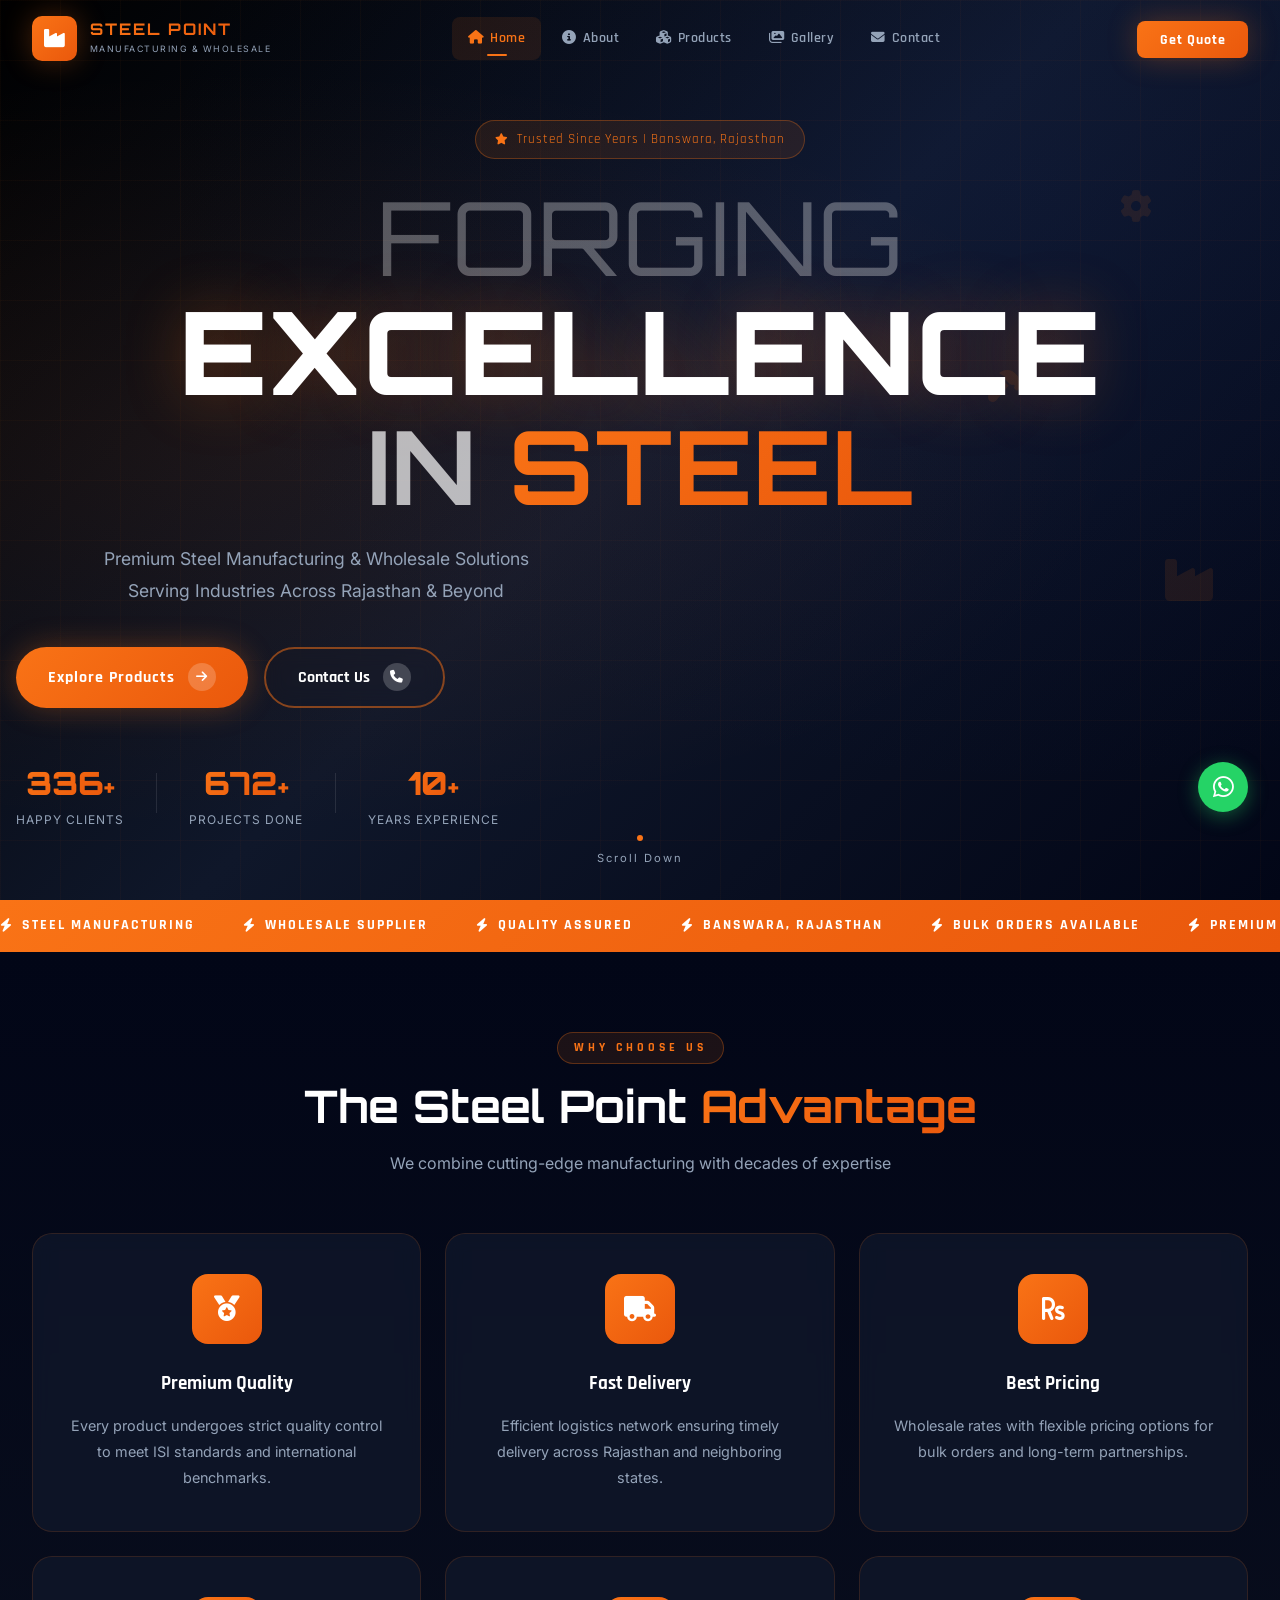
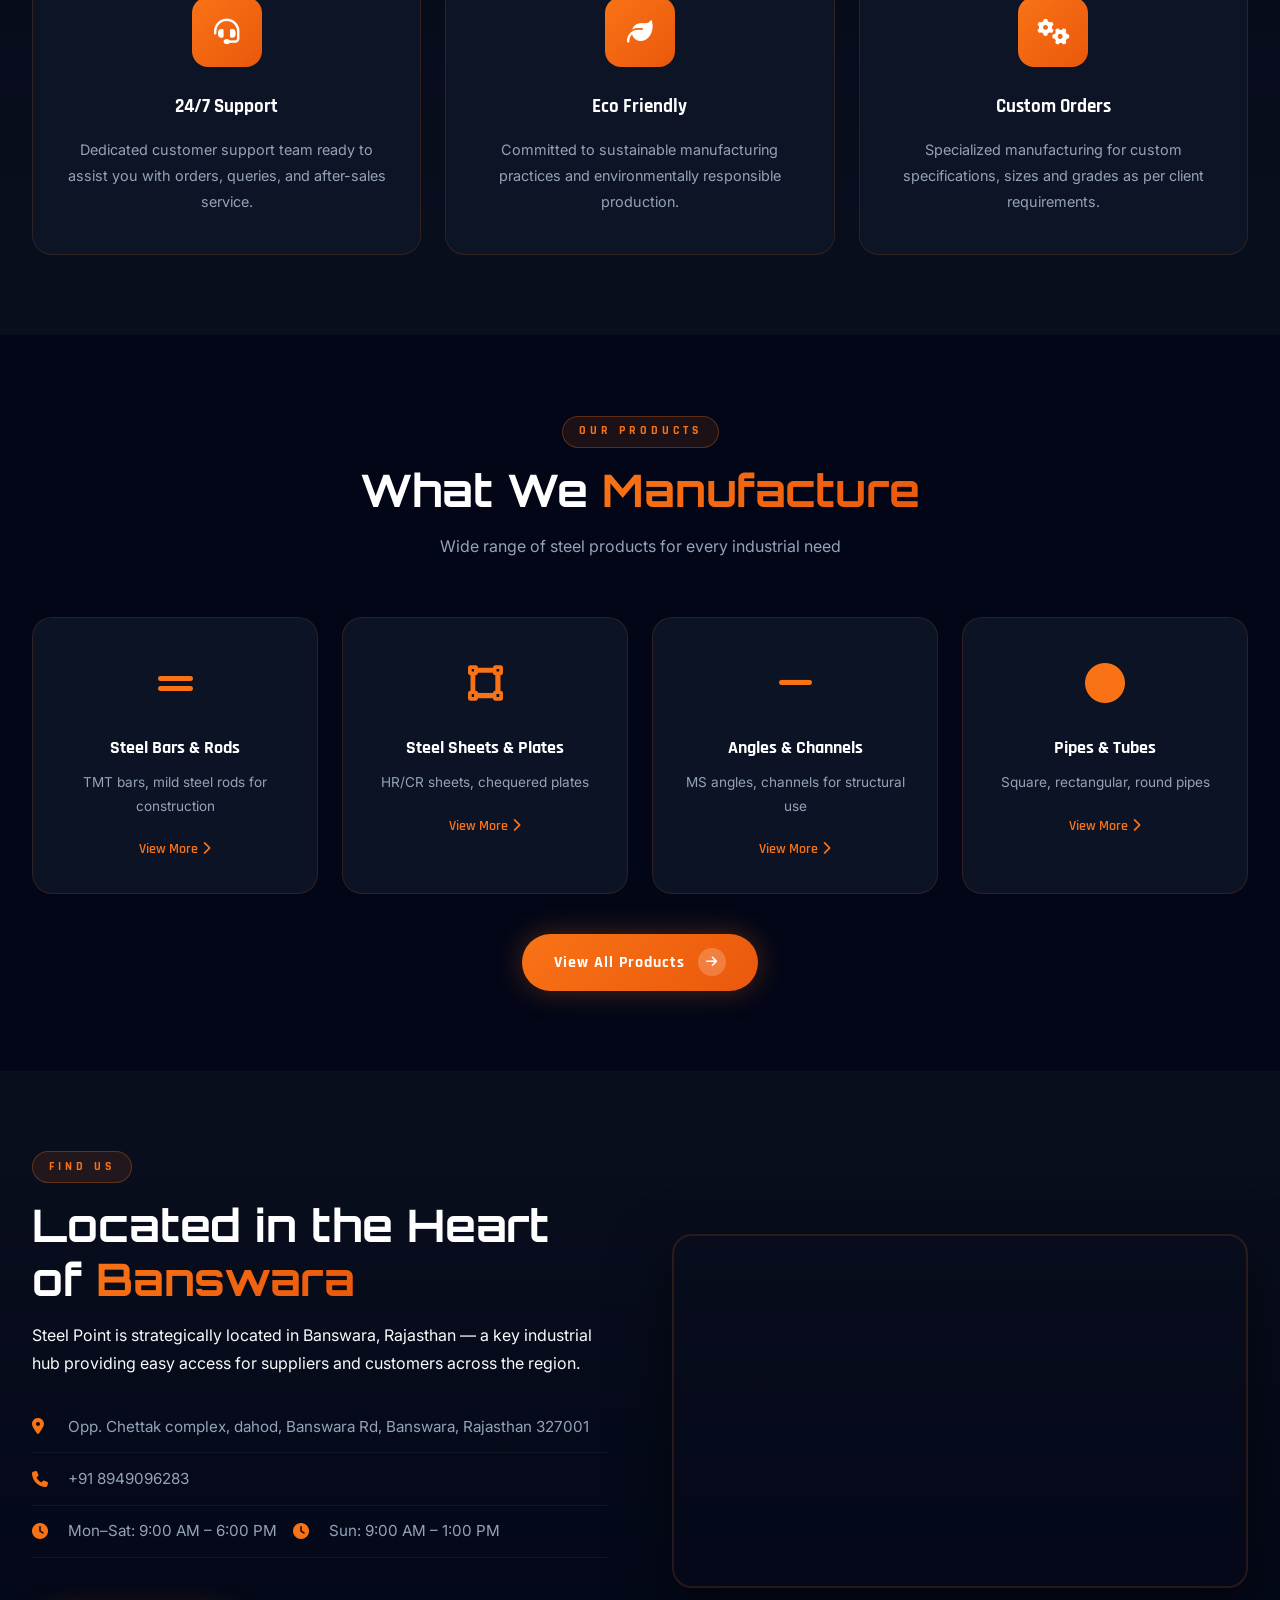
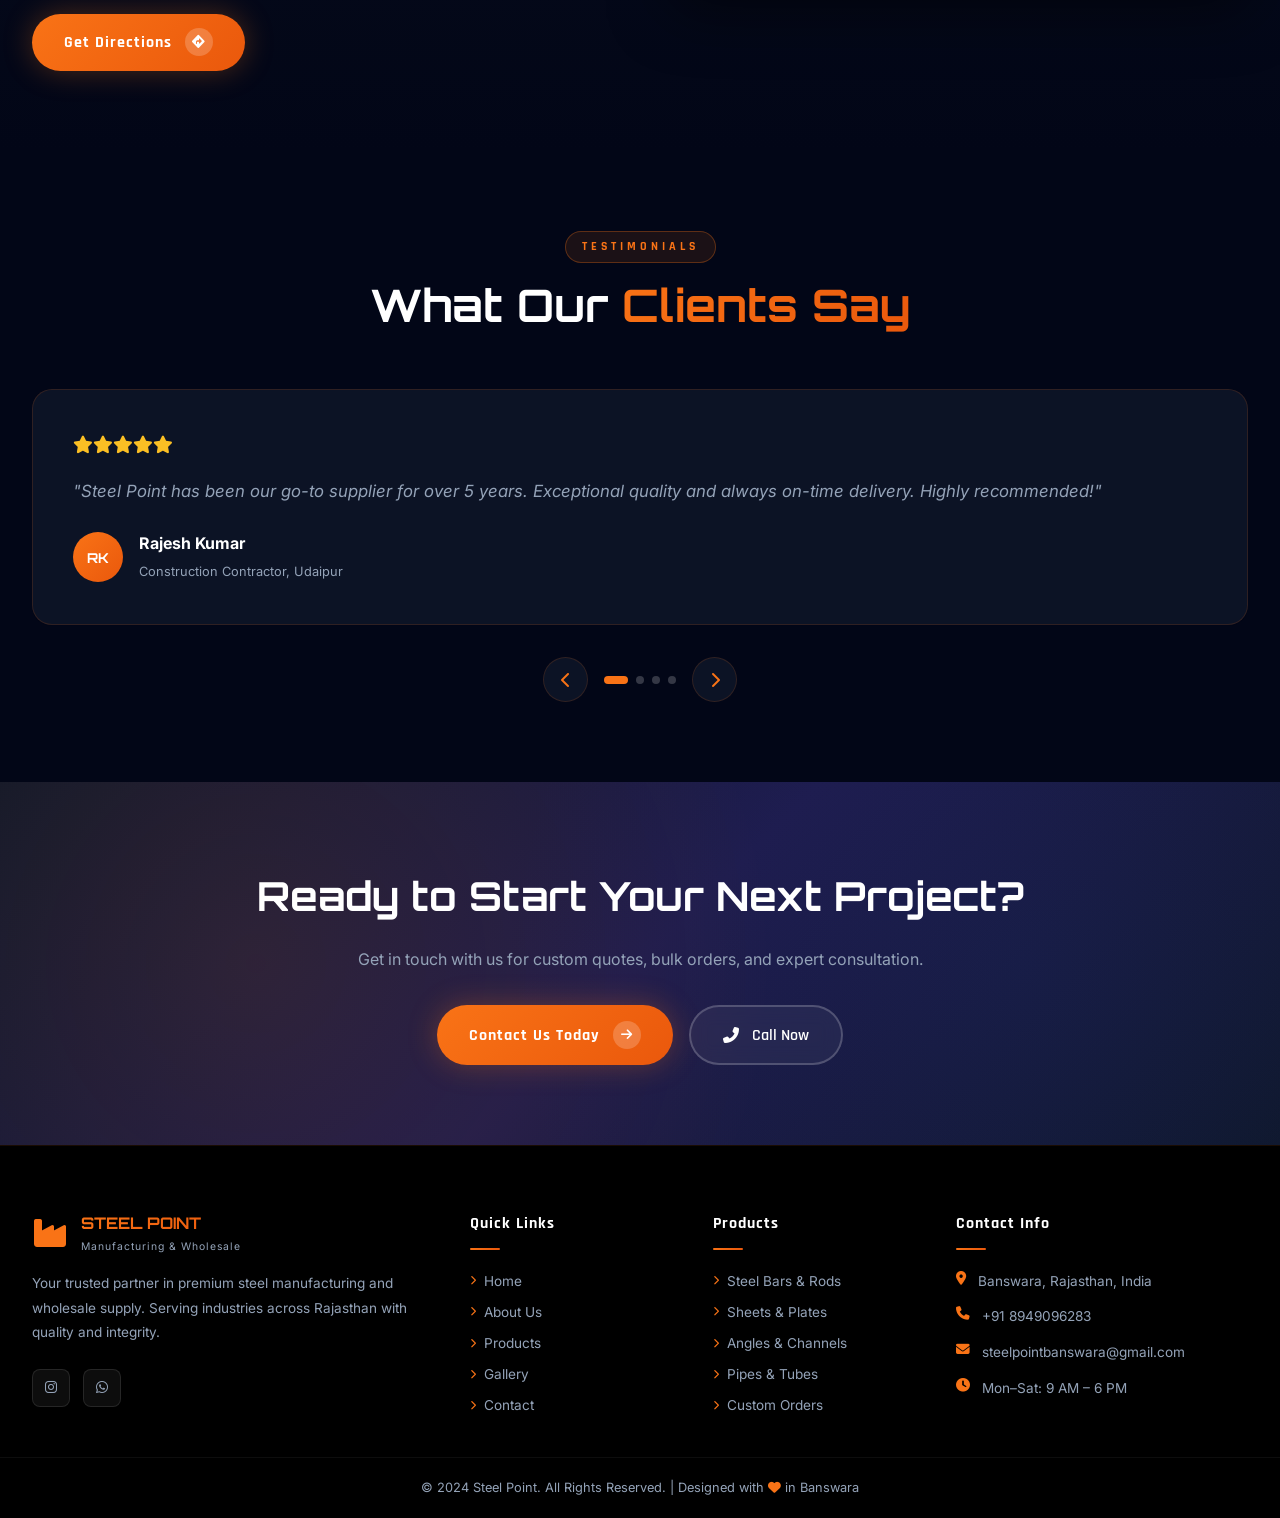
==== commit 3e4e74c6: "Update index.html" ====
--- a/index.html
+++ b/index.html
@@ -381,7 +381,7 @@
                         <span class="btn-icon"><i class="fas fa-arrow-right"></i></span>
                         <div class="btn-shine"></div>
                     </a>
-                    <a href="tel:+918940096283" class="btn-ghost">
+                    <a href="tel:+918949096283" class="btn-ghost">
                         <i class="fas fa-phone-alt"></i>
                         <span>Call Now</span>
                     </a>
@@ -438,7 +438,7 @@
                     </div>
                     <div class="footer-contact-item">
                         <i class="fas fa-phone"></i>
-                        <span>+91 8940096283</span>
+                        <span>+91 8949096283</span>
                     </div>
                     <div class="footer-contact-item">
                         <i class="fas fa-envelope"></i>
@@ -470,4 +470,4 @@
     <script src="js/main.js"></script>
     <script src="js/animations.js"></script>
 </body>
-</html>+</html>
--- a/css/style.css
+++ b/css/style.css
@@ -1138,6 +1138,7 @@
   border-color: rgba(249,115,22,0.4);
   box-shadow: var(--shadow-orange), var(--shadow);
 }
+.product-main-card-img,
 .product-card-img {
   height: 180px; position: relative;
   overflow: hidden;
@@ -1582,7 +1583,7 @@
     top: 0;
     left: -100%;
     width: 100%;
-    height: 100vh;
+    min-height: 100vh;
     flex-direction: column;
     justify-content: center;
     align-items: center;
@@ -1643,9 +1644,8 @@
   }
 
   .hero-title,
-  h1{
-    font-size: 2rem !important;
-    line-height: 1.2;
+  {
+    line-height: 1.15;
   }
 
   h2{
@@ -1701,4 +1701,234 @@
     width: 100%;
     height: auto;
   }
-}+}
+
+@media (max-width: 768px){
+
+  .products-main-grid{
+    grid-template-columns: 1fr;
+    gap: 1rem;
+  }
+
+  .product-main-card{
+    width: 100%;
+  }
+
+  .product-card-img{
+    height: 220px;
+  }
+
+  .filter-buttons{
+    display: flex;
+    gap: 10px;
+    overflow-x: auto;
+    padding-bottom: 10px;
+    flex-wrap: nowrap;
+    scrollbar-width: none;
+  }
+
+  .filter-buttons::-webkit-scrollbar{
+    display:none;
+  }
+
+  .filter-btn{
+    white-space: nowrap;
+    flex: 0 0 auto;
+  }
+
+}
+
+@media (max-width: 768px){
+
+  #hero{
+    min-height: auto;
+    padding: 110px 0 60px;
+  }
+
+  .hero-content{
+    padding-top: 0;
+    text-align: center;
+  }
+
+  .hero-title{
+    font-size: 2.2rem !important;
+    line-height: 1.15;
+  }
+
+  .hero-subtitle{
+    font-size: 1rem;
+    line-height: 1.6;
+  }
+
+}
+
+@media (max-width: 768px){
+
+  .hero-stats{
+    flex-direction: column;
+    gap: 14px;
+    align-items: center;
+  }
+
+  .stat-divider{
+    display:none;
+  }
+
+}
+
+@media (max-width: 768px){
+
+  .features-grid,
+  .stats-grid,
+  .social-cards,
+  .footer-container{
+    grid-template-columns: 1fr !important;
+  }
+
+}
+
+@media (max-width: 900px){
+
+  .nav-links{
+    padding-top: 90px;
+    overflow-y: auto;
+  }
+
+}
+
+/* =====================================
+   INDEX PAGE CUTTING FIX
+===================================== */
+
+html, body {
+  overflow-x: hidden;
+  width: 100%;
+}
+
+/* Better mobile viewport */
+#hero {
+  min-height: 100svh;
+  height: auto;
+  padding: 110px 0 60px;
+}
+
+/* Hero container */
+.hero-content {
+  width: 100%;
+  max-width: 100%;
+  padding: 0 1rem;
+  padding-top: 0;
+  text-align: center;
+}
+
+/* Prevent title cutting */
+.hero-title {
+  width: 100%;
+  overflow-wrap: break-word;
+}
+
+.title-line-1,
+.title-line-2,
+.title-line-3 {
+  letter-spacing: 1px !important;
+  word-break: break-word;
+}
+
+/* Better mobile text */
+@media (max-width: 768px) {
+
+  .title-line-1 {
+    font-size: 2rem !important;
+  }
+
+  .title-line-2 {
+    font-size: 2.4rem !important;
+  }
+
+  .title-line-3 {
+    font-size: 2rem !important;
+  }
+
+  .hero-subtitle {
+    font-size: 0.95rem;
+    line-height: 1.6;
+  }
+
+  .hero-buttons {
+    flex-direction: column;
+    width: 100%;
+  }
+
+  .hero-buttons a {
+    width: 100%;
+    justify-content: center;
+  }
+
+  .hero-stats {
+    flex-direction: column;
+    gap: 12px;
+  }
+
+  .hero-scroll-indicator {
+    display: none;
+  }
+}
+
+/* Floating icons can cause overflow */
+.hero-floating-elements {
+  overflow: hidden;
+}
+
+/* =====================================
+   FINAL HERO FIX
+===================================== */
+
+html,body{
+  overflow-x:hidden;
+}
+
+@media (max-width:768px){
+
+  #hero{
+    min-height:100svh;
+    padding:100px 0 60px;
+  }
+
+  .hero-content{
+    padding-top:0 !important;
+    text-align:center;
+  }
+
+  .title-line-1{
+    font-size:clamp(1.8rem,7vw,3rem);
+    letter-spacing:1px;
+  }
+
+  .title-line-2{
+    font-size:clamp(2.2rem,9vw,4rem);
+    letter-spacing:1px;
+  }
+
+  .title-line-3{
+    font-size:clamp(1.8rem,7vw,3rem);
+    letter-spacing:1px;
+  }
+
+  .hero-subtitle{
+    font-size:1rem;
+    line-height:1.6;
+    max-width:100%;
+  }
+
+  .hero-buttons{
+    flex-direction:column;
+  }
+
+  .hero-buttons a{
+    width:100%;
+  }
+
+  .hero-scroll-indicator{
+    display:none;
+  }
+}
